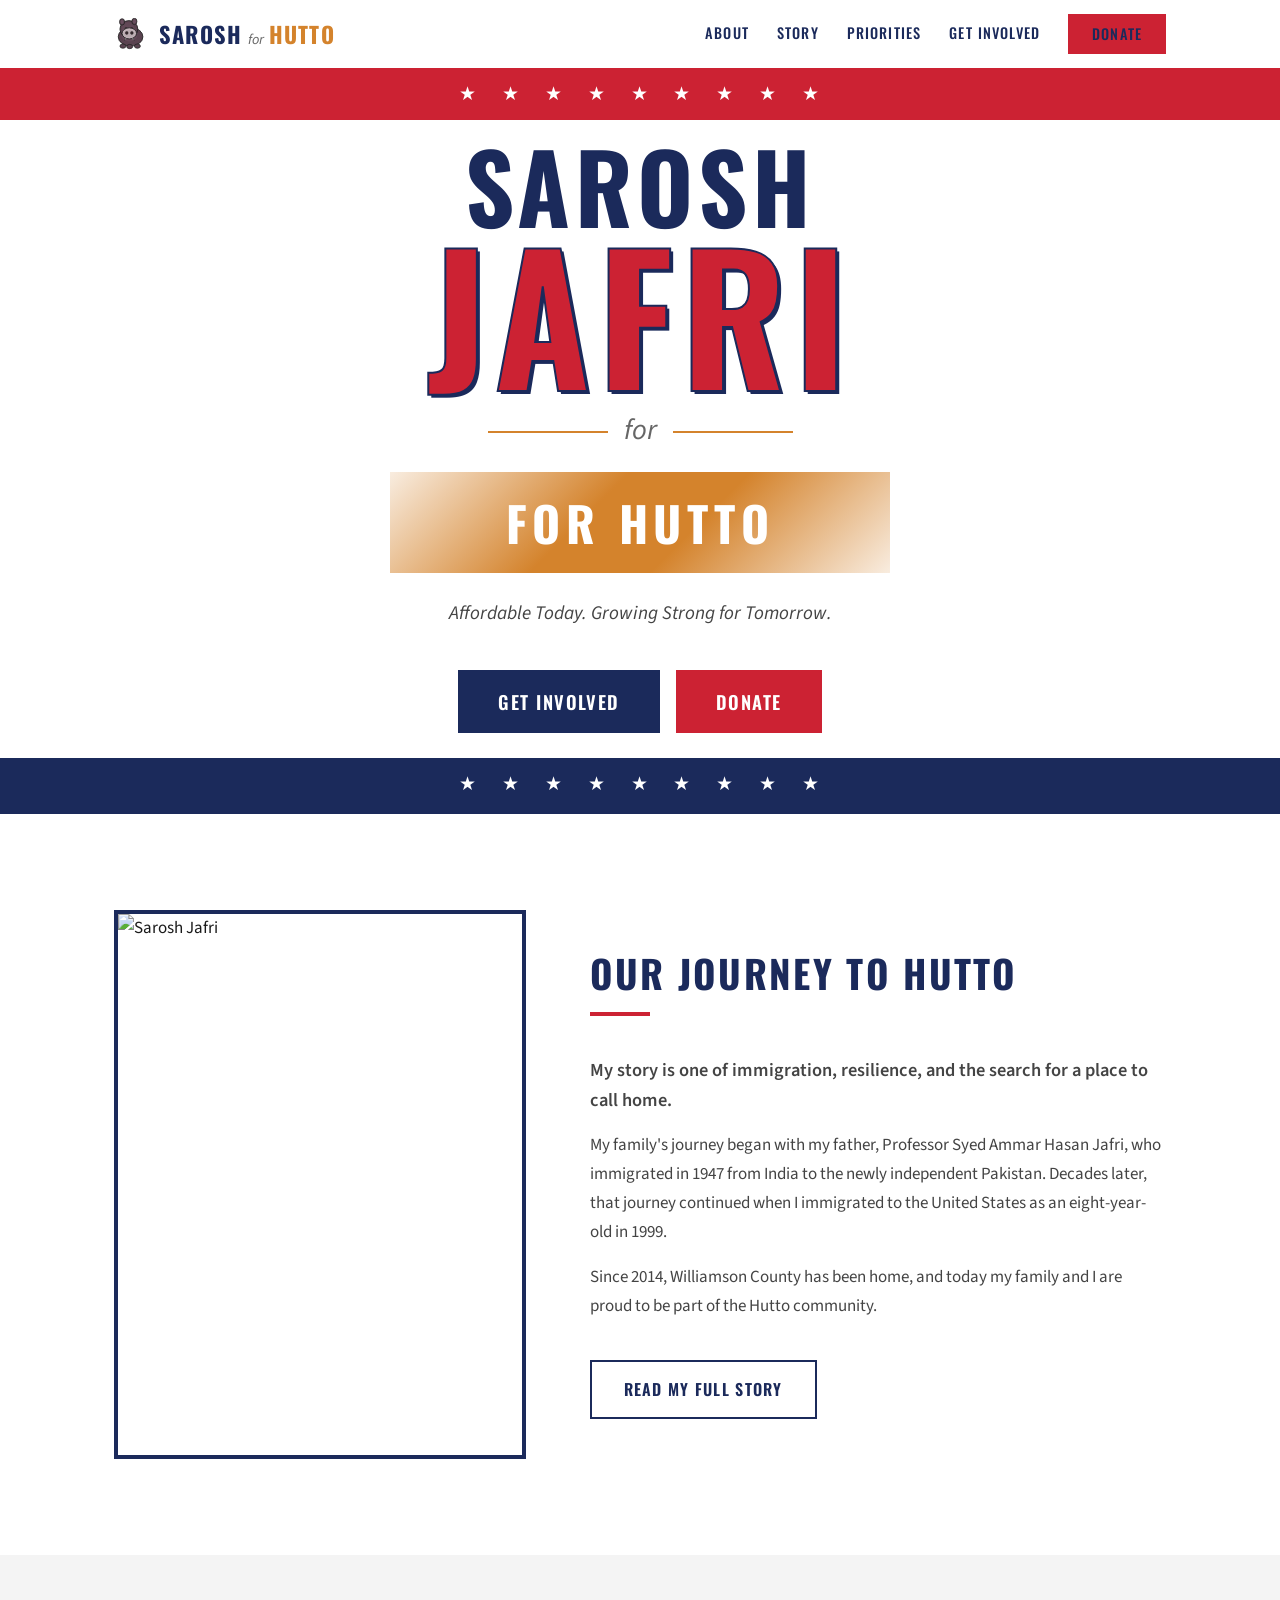
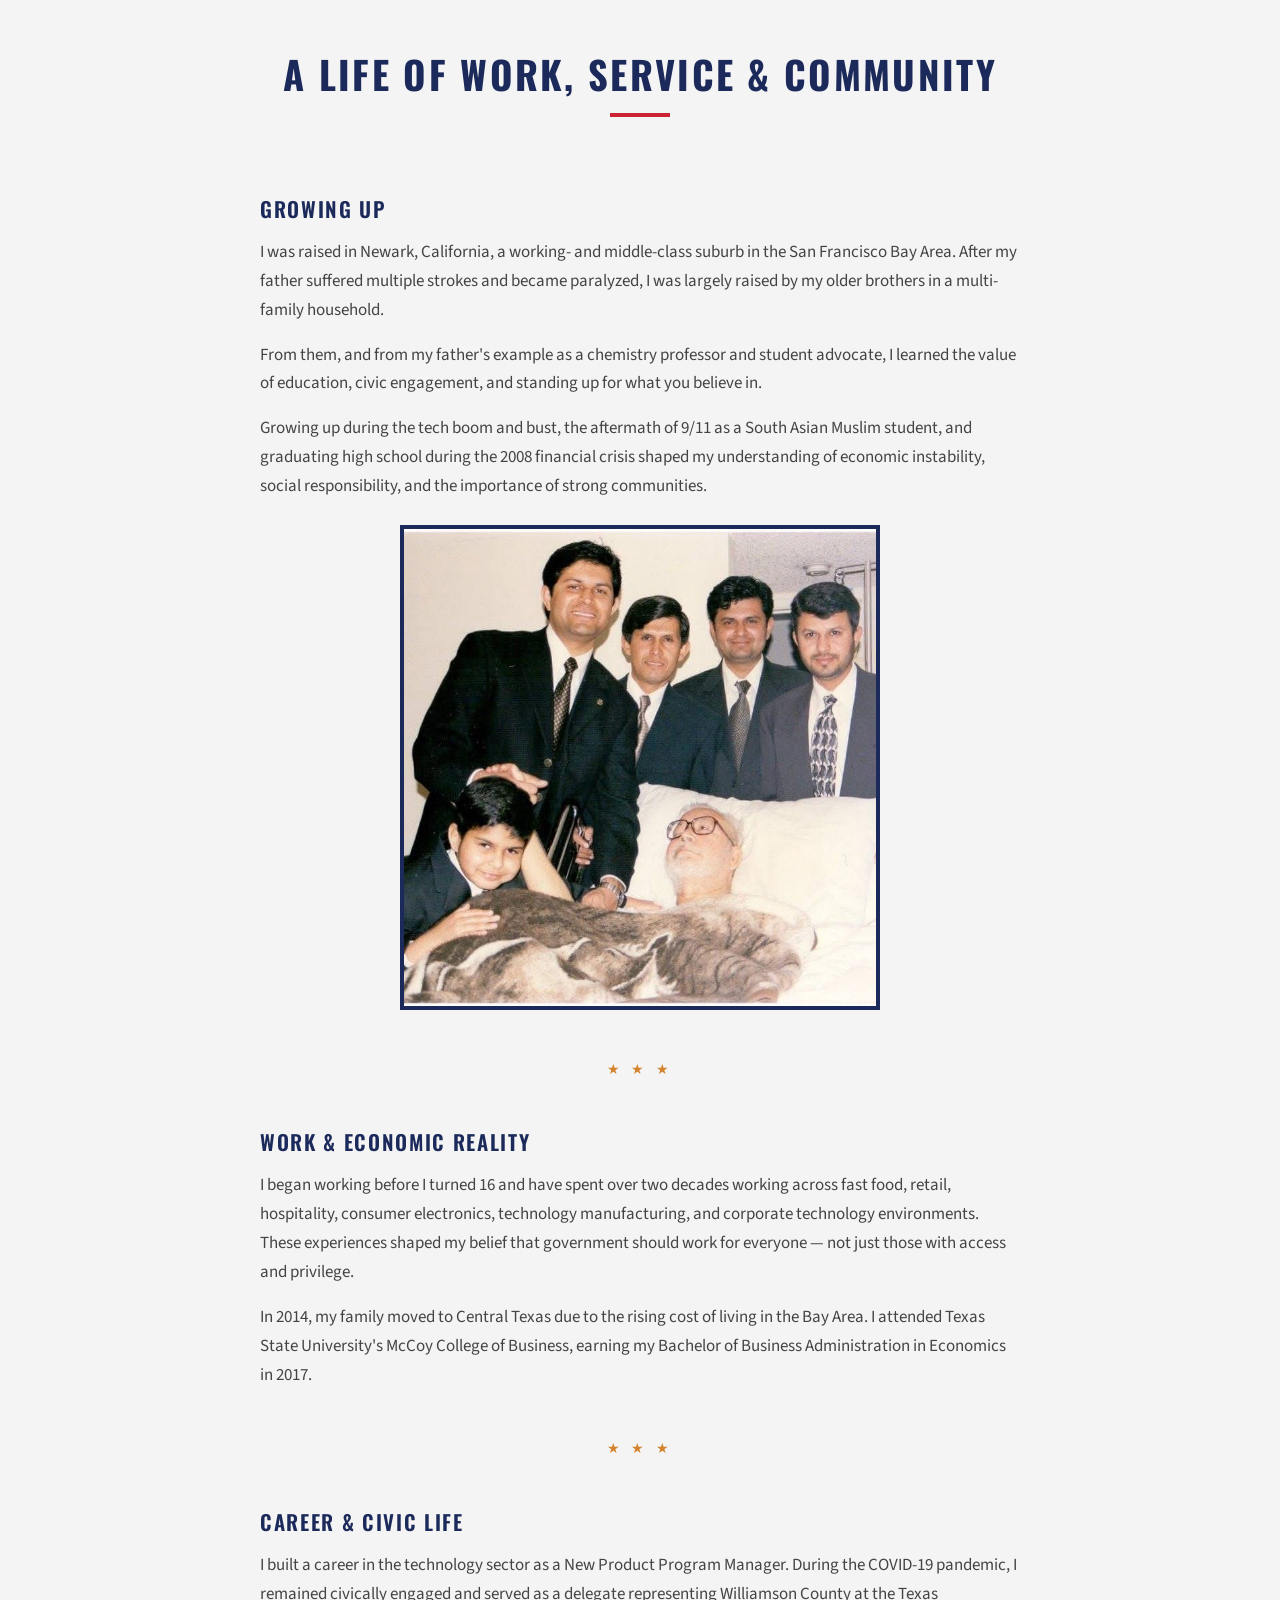
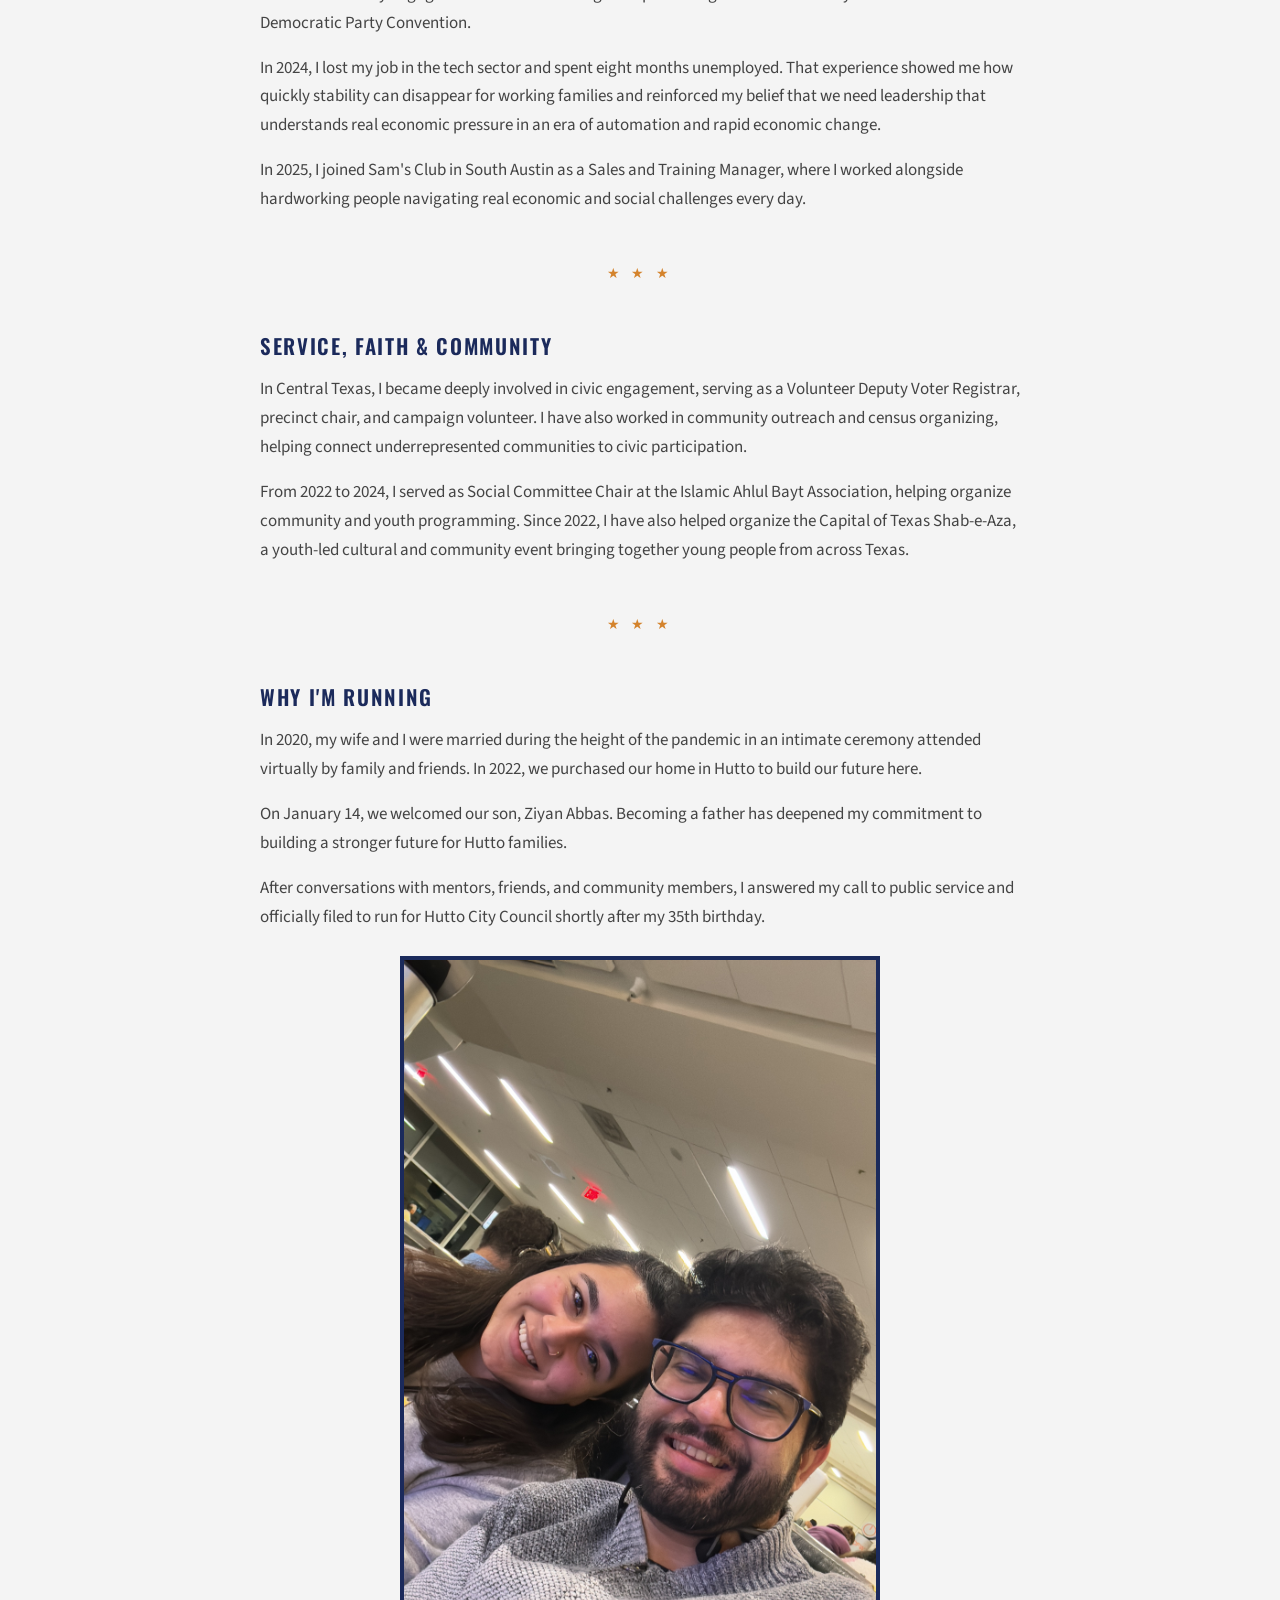
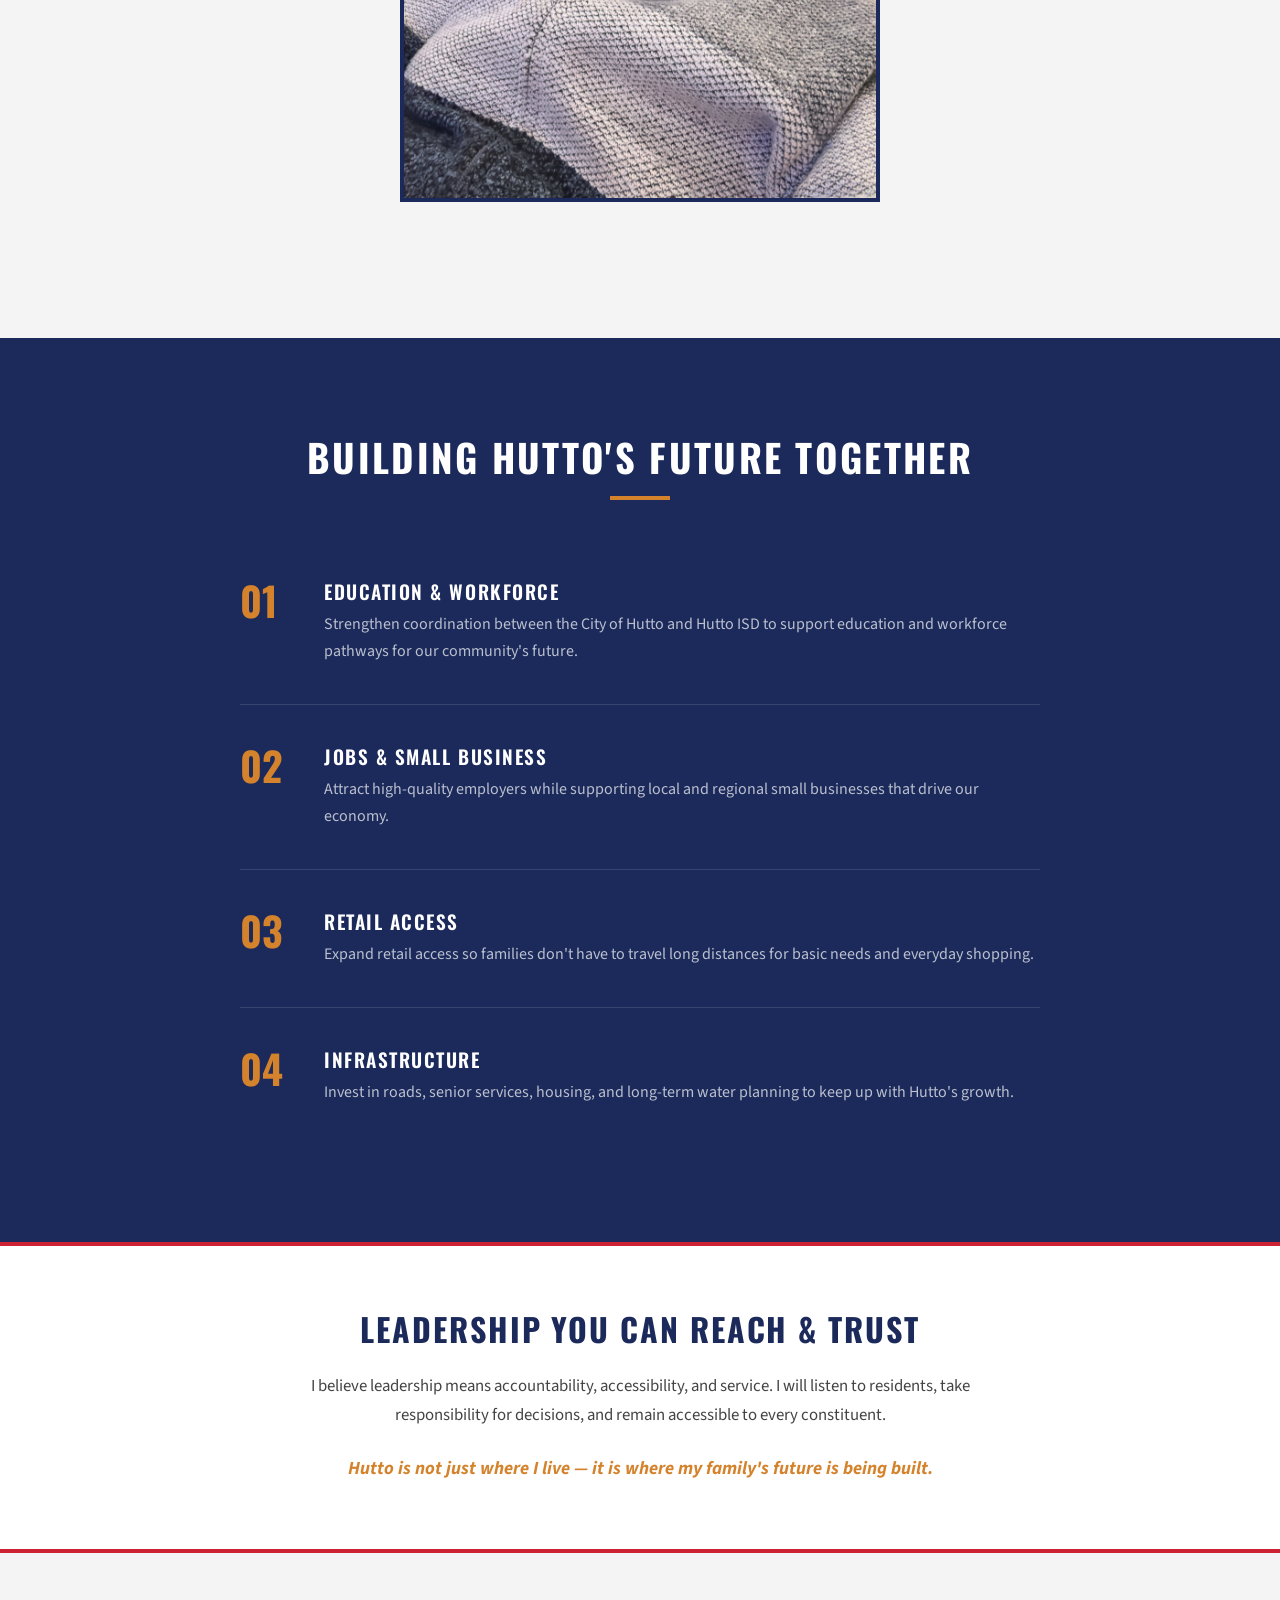
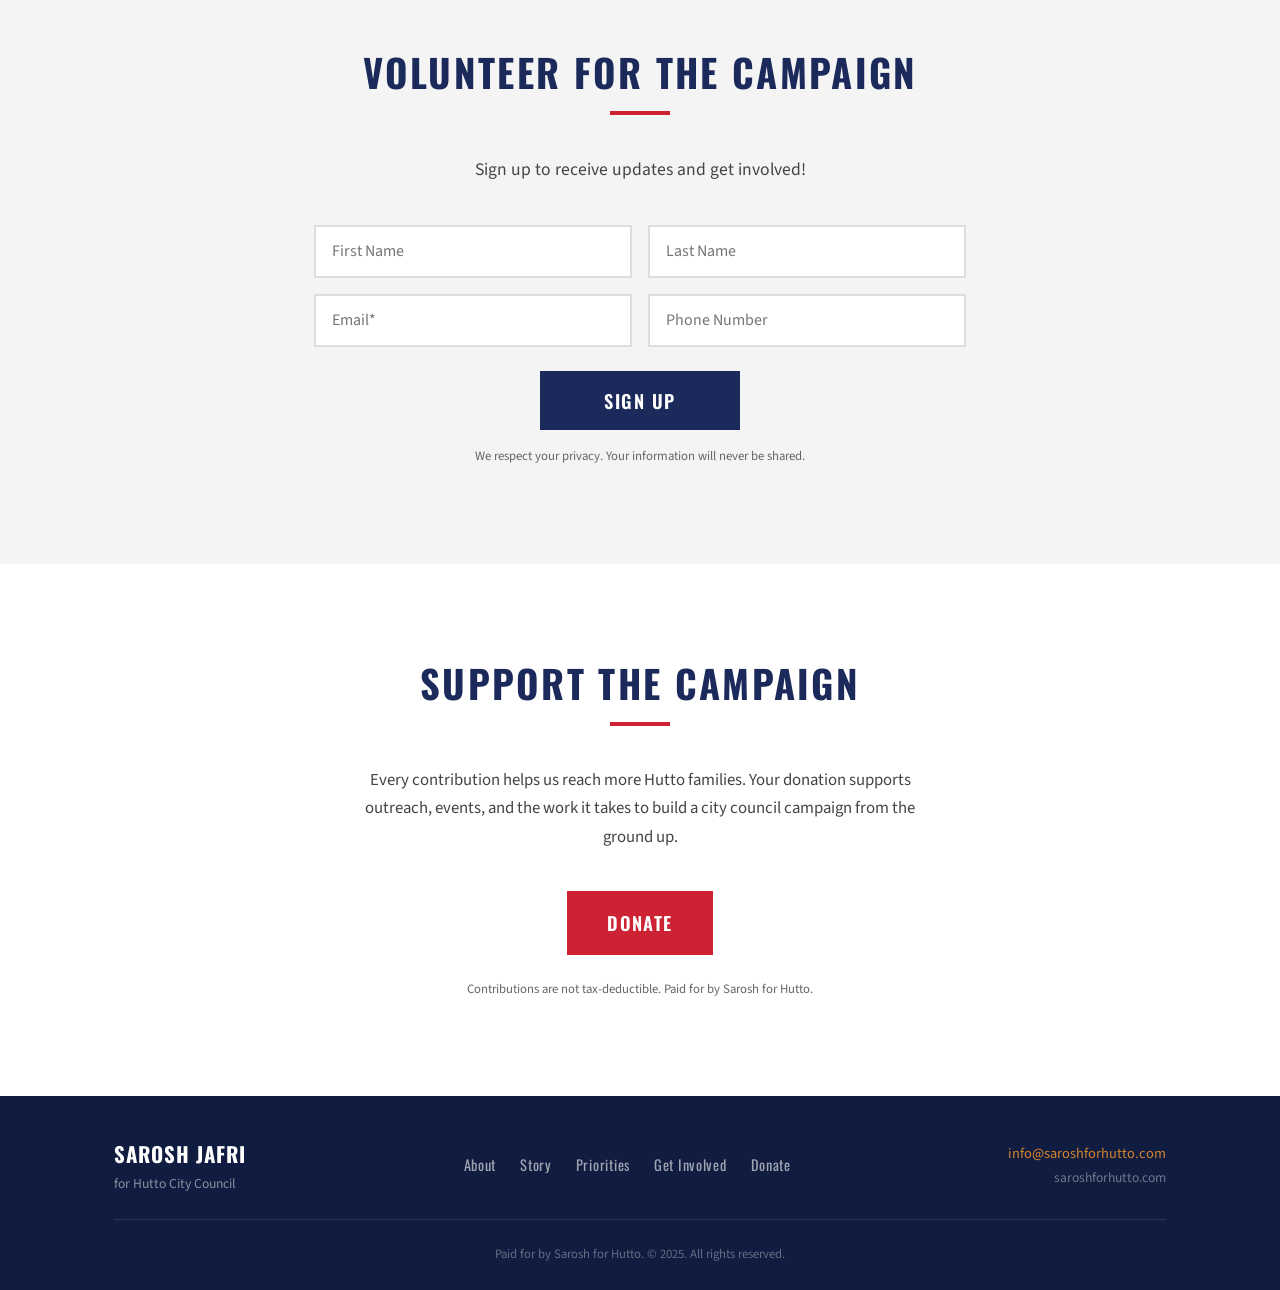
==== index.html @ 51ab7b48 "Wire up Donate button to Stripe payment link Remove amount selector buttons, link directly to Stripe" ====
<!DOCTYPE html>
<html lang="en">
<head>
  <meta charset="UTF-8">
  <meta name="viewport" content="width=device-width, initial-scale=1.0">
  <title>Sarosh Jafri for Hutto City Council</title>
  <meta name="description" content="Sarosh Jafri is running for Hutto City Council. Affordable Today. Growing Strong for Tomorrow.">
  <meta property="og:title" content="Sarosh Jafri for Hutto City Council">
  <meta property="og:description" content="Affordable Today. Growing Strong for Tomorrow.">
  <meta property="og:type" content="website">
  <meta property="og:url" content="https://saroshforhutto.com">
  <link rel="preconnect" href="https://fonts.googleapis.com">
  <link rel="preconnect" href="https://fonts.gstatic.com" crossorigin>
  <link href="https://fonts.googleapis.com/css2?family=Oswald:wght@400;500;600;700&family=Source+Sans+3:wght@400;600;700&display=swap" rel="stylesheet">
  <link rel="stylesheet" href="styles.css">
</head>
<body>
  <!-- Navigation -->
  <nav class="navbar" id="navbar">
    <div class="container nav-container">
      <a href="#" class="nav-logo">
        <svg class="hippo-icon hippo-nav" viewBox="0 0 160 150" fill="none" xmlns="http://www.w3.org/2000/svg">
          <!-- Body -->
          <ellipse cx="78" cy="88" rx="58" ry="44" fill="#5a4350" stroke="#222" stroke-width="4"/>
          <!-- Body highlight -->
          <ellipse cx="72" cy="82" rx="38" ry="28" fill="#6b5060" opacity="0.5"/>
          <!-- Head -->
          <ellipse cx="70" cy="52" rx="42" ry="40" fill="#5a4350" stroke="#222" stroke-width="4"/>
          <!-- Head highlight -->
          <ellipse cx="66" cy="48" rx="30" ry="28" fill="#6b5060" opacity="0.4"/>
          <!-- Ears -->
          <ellipse cx="38" cy="18" rx="12" ry="15" fill="#5a4350" stroke="#222" stroke-width="3.5"/>
          <ellipse cx="38" cy="18" rx="7" ry="10" fill="#6b5060"/>
          <ellipse cx="96" cy="16" rx="12" ry="15" fill="#5a4350" stroke="#222" stroke-width="3.5"/>
          <ellipse cx="96" cy="16" rx="7" ry="10" fill="#6b5060"/>
          <!-- Snout -->
          <ellipse cx="72" cy="72" rx="34" ry="26" fill="#c4b4ba" stroke="#222" stroke-width="4"/>
          <!-- Snout shading -->
          <ellipse cx="72" cy="74" rx="26" ry="18" fill="#b0a0a6" opacity="0.4"/>
          <!-- Eyes (squinting/happy) -->
          <path d="M52 46 Q56 42 60 46" stroke="#222" stroke-width="3.5" fill="none" stroke-linecap="round"/>
          <path d="M80 46 Q84 42 88 46" stroke="#222" stroke-width="3.5" fill="none" stroke-linecap="round"/>
          <!-- Nostrils -->
          <ellipse cx="60" cy="70" rx="6.5" ry="7" fill="#3a2a30" stroke="#222" stroke-width="2"/>
          <ellipse cx="84" cy="70" rx="6.5" ry="7" fill="#3a2a30" stroke="#222" stroke-width="2"/>
          <!-- Tusks -->
          <path d="M54 94 L50 106 L58 98" fill="white" stroke="#222" stroke-width="2.5" stroke-linejoin="round"/>
          <path d="M90 94 L94 106 L86 98" fill="white" stroke="#222" stroke-width="2.5" stroke-linejoin="round"/>
          <!-- Legs -->
          <ellipse cx="42" cy="132" rx="14" ry="10" fill="#5a4350" stroke="#222" stroke-width="3.5"/>
          <ellipse cx="74" cy="134" rx="14" ry="10" fill="#5a4350" stroke="#222" stroke-width="3.5"/>
          <ellipse cx="110" cy="132" rx="14" ry="10" fill="#5a4350" stroke="#222" stroke-width="3.5"/>
        </svg>
        <span class="logo-name">SAROSH</span>
        <span class="logo-sep">for</span>
        <span class="logo-office">HUTTO</span>
      </a>
      <button class="nav-toggle" id="nav-toggle" aria-label="Toggle navigation">
        <span></span>
        <span></span>
        <span></span>
      </button>
      <ul class="nav-links" id="nav-links">
        <li><a href="#about">ABOUT</a></li>
        <li><a href="#story">STORY</a></li>
        <li><a href="#priorities">PRIORITIES</a></li>
        <li><a href="#involved">GET INVOLVED</a></li>
        <li><a href="#donate" class="btn btn-nav">DONATE</a></li>
      </ul>
    </div>
  </nav>

  <!-- Hero Section -->
  <header class="hero" id="hero">
    <div class="hero-stars hero-stars-top">
      <span>&#9733;</span><span>&#9733;</span><span>&#9733;</span><span>&#9733;</span><span>&#9733;</span><span>&#9733;</span><span>&#9733;</span><span>&#9733;</span><span>&#9733;</span>
    </div>
    <div class="container hero-content">
      <h1 class="hero-name">
        <span class="hero-first">SAROSH</span>
        <span class="hero-last">JAFRI</span>
      </h1>
      <div class="hero-divider">
        <span class="hero-for">for</span>
      </div>
      <div class="hero-office-band">
        <p class="hero-office">FOR HUTTO</p>
      </div>
      <p class="hero-tagline">Affordable Today. Growing Strong for Tomorrow.</p>
      <div class="hero-cta">
        <a href="#involved" class="btn btn-primary btn-lg">GET INVOLVED</a>
        <a href="#donate" class="btn btn-secondary btn-lg">DONATE</a>
      </div>
    </div>
    <div class="hero-stars hero-stars-bottom">
      <span>&#9733;</span><span>&#9733;</span><span>&#9733;</span><span>&#9733;</span><span>&#9733;</span><span>&#9733;</span><span>&#9733;</span><span>&#9733;</span><span>&#9733;</span>
    </div>
  </header>

  <!-- About Section -->
  <section class="section about" id="about">
    <div class="container about-container">
      <div class="about-image">
        <img src="sarosh.png" alt="Sarosh Jafri" class="about-photo">
      </div>
      <div class="about-content">
        <h2 class="section-title">OUR JOURNEY TO HUTTO</h2>
        <div class="title-underline"></div>
        <p class="about-lead">My story is one of immigration, resilience, and the search for a place to call home.</p>
        <p>My family's journey began with my father, Professor Syed Ammar Hasan Jafri, who immigrated in 1947 from India to the newly independent Pakistan. Decades later, that journey continued when I immigrated to the United States as an eight-year-old in 1999.</p>
        <p>Since 2014, Williamson County has been home, and today my family and I are proud to be part of the Hutto community.</p>
        <a href="#story" class="btn btn-outline">READ MY FULL STORY</a>
      </div>
    </div>
  </section>

  <!-- Story Section -->
  <section class="section story" id="story">
    <div class="container">
      <h2 class="section-title center">A LIFE OF WORK, SERVICE &amp; COMMUNITY</h2>
      <div class="title-underline center-line"></div>

      <div class="story-chapters">
        <div class="chapter">
          <h3>GROWING UP</h3>
          <p>I was raised in Newark, California, a working- and middle-class suburb in the San Francisco Bay Area. After my father suffered multiple strokes and became paralyzed, I was largely raised by my older brothers in a multi-family household.</p>
          <p>From them, and from my father's example as a chemistry professor and student advocate, I learned the value of education, civic engagement, and standing up for what you believe in.</p>
          <p>Growing up during the tech boom and bust, the aftermath of 9/11 as a South Asian Muslim student, and graduating high school during the 2008 financial crisis shaped my understanding of economic instability, social responsibility, and the importance of strong communities.</p>
          <img src="family.jpeg" alt="Young Sarosh with his father and brothers" class="chapter-photo">
        </div>

        <div class="chapter-divider">
          <span>&#9733; &#9733; &#9733;</span>
        </div>

        <div class="chapter">
          <h3>WORK &amp; ECONOMIC REALITY</h3>
          <p>I began working before I turned 16 and have spent over two decades working across fast food, retail, hospitality, consumer electronics, technology manufacturing, and corporate technology environments. These experiences shaped my belief that government should work for everyone &mdash; not just those with access and privilege.</p>
          <p>In 2014, my family moved to Central Texas due to the rising cost of living in the Bay Area. I attended Texas State University's McCoy College of Business, earning my Bachelor of Business Administration in Economics in 2017.</p>
        </div>

        <div class="chapter-divider">
          <span>&#9733; &#9733; &#9733;</span>
        </div>

        <div class="chapter">
          <h3>CAREER &amp; CIVIC LIFE</h3>
          <p>I built a career in the technology sector as a New Product Program Manager. During the COVID-19 pandemic, I remained civically engaged and served as a delegate representing Williamson County at the Texas Democratic Party Convention.</p>
          <p>In 2024, I lost my job in the tech sector and spent eight months unemployed. That experience showed me how quickly stability can disappear for working families and reinforced my belief that we need leadership that understands real economic pressure in an era of automation and rapid economic change.</p>
          <p>In 2025, I joined Sam's Club in South Austin as a Sales and Training Manager, where I worked alongside hardworking people navigating real economic and social challenges every day.</p>
        </div>

        <div class="chapter-divider">
          <span>&#9733; &#9733; &#9733;</span>
        </div>

        <div class="chapter">
          <h3>SERVICE, FAITH &amp; COMMUNITY</h3>
          <p>In Central Texas, I became deeply involved in civic engagement, serving as a Volunteer Deputy Voter Registrar, precinct chair, and campaign volunteer. I have also worked in community outreach and census organizing, helping connect underrepresented communities to civic participation.</p>
          <p>From 2022 to 2024, I served as Social Committee Chair at the Islamic Ahlul Bayt Association, helping organize community and youth programming. Since 2022, I have also helped organize the Capital of Texas Shab-e-Aza, a youth-led cultural and community event bringing together young people from across Texas.</p>
        </div>

        <div class="chapter-divider">
          <span>&#9733; &#9733; &#9733;</span>
        </div>

        <div class="chapter">
          <h3>WHY I'M RUNNING</h3>
          <p>In 2020, my wife and I were married during the height of the pandemic in an intimate ceremony attended virtually by family and friends. In 2022, we purchased our home in Hutto to build our future here.</p>
          <p>On January 14, we welcomed our son, Ziyan Abbas. Becoming a father has deepened my commitment to building a stronger future for Hutto families.</p>
          <p>After conversations with mentors, friends, and community members, I answered my call to public service and officially filed to run for Hutto City Council shortly after my 35th birthday.</p>
          <img src="couple.jpeg" alt="Sarosh and his wife" class="chapter-photo">
        </div>
      </div>
    </div>
  </section>

  <!-- Priorities Section -->
  <section class="section priorities" id="priorities">
    <div class="container">
      <h2 class="section-title center">BUILDING HUTTO'S FUTURE TOGETHER</h2>
      <div class="title-underline center-line"></div>

      <div class="priorities-list">
        <div class="priority-item">
          <div class="priority-number">01</div>
          <div class="priority-content">
            <h3>EDUCATION &amp; WORKFORCE</h3>
            <p>Strengthen coordination between the City of Hutto and Hutto ISD to support education and workforce pathways for our community's future.</p>
          </div>
        </div>

        <div class="priority-item">
          <div class="priority-number">02</div>
          <div class="priority-content">
            <h3>JOBS &amp; SMALL BUSINESS</h3>
            <p>Attract high-quality employers while supporting local and regional small businesses that drive our economy.</p>
          </div>
        </div>

        <div class="priority-item">
          <div class="priority-number">03</div>
          <div class="priority-content">
            <h3>RETAIL ACCESS</h3>
            <p>Expand retail access so families don't have to travel long distances for basic needs and everyday shopping.</p>
          </div>
        </div>

        <div class="priority-item">
          <div class="priority-number">04</div>
          <div class="priority-content">
            <h3>INFRASTRUCTURE</h3>
            <p>Invest in roads, senior services, housing, and long-term water planning to keep up with Hutto's growth.</p>
          </div>
        </div>
      </div>
    </div>
  </section>

  <!-- Values Banner -->
  <section class="values-banner">
    <div class="container">
      <h2>LEADERSHIP YOU CAN REACH &amp; TRUST</h2>
      <p>I believe leadership means accountability, accessibility, and service. I will listen to residents, take responsibility for decisions, and remain accessible to every constituent.</p>
      <p class="values-closing">Hutto is not just where I live &mdash; it is where my family's future is being built.</p>
    </div>
  </section>

  <!-- Get Involved Section -->
  <section class="section involved" id="involved">
    <div class="container involved-container">
      <h2 class="section-title center">VOLUNTEER FOR THE CAMPAIGN</h2>
      <div class="title-underline center-line"></div>
      <p class="involved-subtitle">Sign up to receive updates and get involved!</p>

      <form class="signup-form" id="signup-form">
        <div class="form-row">
          <input type="text" name="first_name" required placeholder="First Name">
          <input type="text" name="last_name" required placeholder="Last Name">
        </div>
        <div class="form-row">
          <input type="email" name="email" required placeholder="Email*">
          <input type="tel" name="phone" placeholder="Phone Number" pattern="[0-9\-\(\)\+\s]{7,15}">
        </div>
        <button type="submit" class="btn btn-primary btn-lg">SIGN UP</button>
      </form>
      <div class="form-success" id="form-success" hidden>
        <h3>THANK YOU!</h3>
        <p>You're now part of the Sarosh for Hutto community. We'll be in touch soon.</p>
      </div>
      <p class="form-disclaimer">We respect your privacy. Your information will never be shared.</p>
    </div>
  </section>

  <!-- Donate Section -->
  <section class="section donate" id="donate">
    <div class="container donate-container">
      <h2 class="section-title center">SUPPORT THE CAMPAIGN</h2>
      <div class="title-underline center-line"></div>
      <p class="donate-text">Every contribution helps us reach more Hutto families. Your donation supports outreach, events, and the work it takes to build a city council campaign from the ground up.</p>

      <a href="https://buy.stripe.com/test_bJe7sN5M69lV9zf90a2cg00" target="_blank" rel="noopener" class="btn btn-secondary btn-lg donate-btn">DONATE</a>

      <p class="donate-disclaimer">Contributions are not tax-deductible. Paid for by Sarosh for Hutto.</p>
    </div>
  </section>

  <!-- Footer -->
  <footer class="footer">
    <div class="container">
      <div class="footer-content">
        <div class="footer-brand">
          <span class="footer-name">SAROSH JAFRI</span>
          <span class="footer-for">for Hutto City Council</span>
        </div>
        <div class="footer-links">
          <a href="#about">About</a>
          <a href="#story">Story</a>
          <a href="#priorities">Priorities</a>
          <a href="#involved">Get Involved</a>
          <a href="#donate">Donate</a>
        </div>
        <div class="footer-contact">
          <a href="mailto:info@saroshforhutto.com">info@saroshforhutto.com</a>
          <span>saroshforhutto.com</span>
        </div>
      </div>
      <div class="footer-bottom">
        <p>Paid for by Sarosh for Hutto. &copy; 2025. All rights reserved.</p>
      </div>
    </div>
  </footer>

  <script src="main.js"></script>
</body>
</html>
---- styles.css ----
/* ============================================
   SAROSH JAFRI FOR HUTTO — Campaign Website
   Colors from campaign sign: Navy, Red, Orange
   ============================================ */

/* --- Design Tokens --- */
:root {
  --color-navy: #1b2a5b;
  --color-navy-dark: #111d40;
  --color-red: #cc2233;
  --color-red-dark: #a81c2a;
  --color-orange: #d4832c;
  --color-orange-light: #e89e4c;
  --color-blue: #2b4a8e;
  --color-white: #ffffff;
  --color-off-white: #fafafa;
  --color-light-gray: #f4f4f4;
  --color-text: #1a1a1a;
  --color-text-mid: #444444;
  --color-text-light: #666666;
  --color-border: #ddd;

  --font-heading: 'Oswald', 'Impact', sans-serif;
  --font-body: 'Source Sans 3', 'Segoe UI', sans-serif;

  --space-xs: 0.5rem;
  --space-sm: 1rem;
  --space-md: 1.5rem;
  --space-lg: 2.5rem;
  --space-xl: 4rem;
  --space-2xl: 6rem;

  --transition: 0.3s ease;
}

/* --- Reset & Base --- */
*, *::before, *::after {
  box-sizing: border-box;
  margin: 0;
  padding: 0;
}

html {
  scroll-behavior: smooth;
  scroll-padding-top: 72px;
}

body {
  font-family: var(--font-body);
  color: var(--color-text);
  line-height: 1.7;
  font-size: 17px;
  background: var(--color-white);
  -webkit-font-smoothing: antialiased;
}

img {
  max-width: 100%;
  display: block;
}

a {
  color: var(--color-orange);
  text-decoration: none;
  transition: color var(--transition);
}

a:hover {
  color: var(--color-orange-light);
}

h1, h2, h3, h4 {
  font-family: var(--font-heading);
  line-height: 1.2;
  color: var(--color-navy);
  letter-spacing: 0.02em;
}

.container {
  width: 100%;
  max-width: 1100px;
  margin: 0 auto;
  padding: 0 1.5rem;
}

.center {
  text-align: center;
}

/* --- Title Underline Motif --- */
.title-underline {
  width: 60px;
  height: 4px;
  background: var(--color-red);
  margin-bottom: var(--space-lg);
}

.title-underline.center-line {
  margin-left: auto;
  margin-right: auto;
}

/* --- Buttons --- */
.btn {
  display: inline-block;
  font-family: var(--font-heading);
  font-weight: 600;
  font-size: 1rem;
  padding: 0.85rem 2rem;
  border: none;
  cursor: pointer;
  transition: all var(--transition);
  text-align: center;
  letter-spacing: 0.08em;
  text-transform: uppercase;
}

.btn-primary {
  background: var(--color-navy);
  color: var(--color-white);
}
.btn-primary:hover {
  background: var(--color-blue);
  color: var(--color-white);
}

.btn-secondary {
  background: var(--color-red);
  color: var(--color-white);
}
.btn-secondary:hover {
  background: var(--color-red-dark);
  color: var(--color-white);
}

.btn-outline {
  background: transparent;
  color: var(--color-navy);
  border: 2px solid var(--color-navy);
}
.btn-outline:hover {
  background: var(--color-navy);
  color: var(--color-white);
}

.btn-lg {
  padding: 1rem 2.5rem;
  font-size: 1.15rem;
}

.btn-nav {
  padding: 0.5rem 1.5rem;
  font-size: 0.85rem;
  background: var(--color-red);
  color: var(--color-white);
}
.btn-nav:hover {
  background: var(--color-red-dark);
  color: var(--color-white);
}

/* --- Navigation --- */
.navbar {
  position: fixed;
  top: 0;
  left: 0;
  right: 0;
  z-index: 1000;
  background: var(--color-white);
  border-bottom: 3px solid var(--color-red);
  transition: all var(--transition);
}

.nav-container {
  display: flex;
  align-items: center;
  justify-content: space-between;
  height: 68px;
}

.nav-logo {
  display: flex;
  align-items: baseline;
  gap: 0.35rem;
  text-decoration: none;
}

/* --- Hippo Icon --- */
.hippo-icon {
  display: inline-block;
  vertical-align: middle;
}

.hippo-nav {
  width: 34px;
  height: 32px;
  margin-right: 0.35rem;
  flex-shrink: 0;
  align-self: center;
}

.logo-name {
  font-family: var(--font-heading);
  font-weight: 700;
  font-size: 1.4rem;
  color: var(--color-navy);
  letter-spacing: 0.05em;
}

.logo-sep {
  font-family: var(--font-body);
  font-weight: 400;
  font-size: 0.9rem;
  font-style: italic;
  color: var(--color-text-light);
}

.logo-office {
  font-family: var(--font-heading);
  font-weight: 700;
  font-size: 1.4rem;
  color: var(--color-orange);
  letter-spacing: 0.05em;
}

.nav-links {
  display: flex;
  align-items: center;
  gap: 1.75rem;
  list-style: none;
}

.nav-links a {
  color: var(--color-navy);
  font-family: var(--font-heading);
  font-weight: 500;
  font-size: 0.9rem;
  letter-spacing: 0.08em;
  transition: color var(--transition);
}

.nav-links a:hover {
  color: var(--color-orange);
}

.nav-toggle {
  display: none;
  flex-direction: column;
  gap: 5px;
  background: none;
  border: none;
  cursor: pointer;
  padding: 0.5rem;
}

.nav-toggle span {
  display: block;
  width: 24px;
  height: 2.5px;
  background: var(--color-navy);
  border-radius: 2px;
  transition: all var(--transition);
}

/* --- Hero --- */
.hero {
  position: relative;
  min-height: 90vh;
  display: flex;
  flex-direction: column;
  align-items: center;
  justify-content: center;
  background: var(--color-white);
  padding: 100px 1.5rem 40px;
  text-align: center;
  overflow: hidden;
}

.hero-stars {
  display: flex;
  justify-content: center;
  gap: 1.5rem;
  font-size: 1.2rem;
  color: var(--color-white);
  background: var(--color-red);
  padding: 0.6rem 0;
  width: 100%;
  letter-spacing: 0.1em;
}

.hero-stars-top {
  position: absolute;
  top: 68px;
  left: 0;
  right: 0;
}

.hero-stars-bottom {
  position: absolute;
  bottom: 0;
  left: 0;
  right: 0;
  background: var(--color-navy);
}

.hero-content {
  position: relative;
  z-index: 1;
}

.hero-name {
  margin-bottom: var(--space-sm);
}

.hero-first {
  display: block;
  font-family: var(--font-heading);
  font-size: clamp(3rem, 8vw, 6rem);
  font-weight: 700;
  color: var(--color-navy);
  letter-spacing: 0.05em;
  line-height: 1;
}

.hero-last {
  display: block;
  font-family: var(--font-heading);
  font-size: clamp(5rem, 14vw, 11rem);
  font-weight: 700;
  color: var(--color-red);
  letter-spacing: 0.04em;
  line-height: 0.9;
  -webkit-text-stroke: 2px var(--color-navy);
  text-shadow: 3px 3px 0 var(--color-navy);
}

.hero-divider {
  margin: var(--space-sm) auto;
  display: flex;
  align-items: center;
  justify-content: center;
  gap: 1rem;
}

.hero-divider::before,
.hero-divider::after {
  content: '';
  width: 120px;
  height: 2px;
  background: var(--color-orange);
}

.hero-for {
  font-family: var(--font-body);
  font-style: italic;
  font-size: 1.8rem;
  color: var(--color-text-light);
}

.hero-office-band {
  background: linear-gradient(135deg, rgba(212,131,44,0.15) 0%, var(--color-orange) 40%, var(--color-orange) 60%, rgba(212,131,44,0.15) 100%);
  padding: 0.6rem 2rem;
  margin: 0 auto var(--space-md);
  max-width: 500px;
}

.hero-office {
  font-family: var(--font-heading);
  font-size: clamp(1.8rem, 5vw, 3rem);
  font-weight: 700;
  color: var(--color-white);
  letter-spacing: 0.12em;
  margin: 0;
}

.hero-tagline {
  font-family: var(--font-body);
  font-size: 1.2rem;
  font-style: italic;
  color: var(--color-text-mid);
  margin-bottom: var(--space-lg);
}

.hero-cta {
  display: flex;
  gap: 1rem;
  justify-content: center;
  flex-wrap: wrap;
}

/* --- Section Base --- */
.section {
  padding: var(--space-2xl) 0;
}

.section-title {
  font-size: clamp(1.6rem, 4vw, 2.4rem);
  font-weight: 700;
  letter-spacing: 0.06em;
  margin-bottom: var(--space-sm);
}

/* --- About Section --- */
.about {
  background: var(--color-white);
  border-top: 4px solid var(--color-navy);
}

.about-container {
  display: grid;
  grid-template-columns: 1fr 1.4fr;
  gap: var(--space-xl);
  align-items: center;
}

.about-photo {
  width: 100%;
  aspect-ratio: 3/4;
  object-fit: cover;
  object-position: top center;
  border: 4px solid var(--color-navy);
}

.about-lead {
  font-size: 1.15rem;
  font-weight: 600;
  color: var(--color-navy);
  margin-bottom: var(--space-md);
  line-height: 1.6;
}

.about-content p {
  margin-bottom: var(--space-sm);
  color: var(--color-text-mid);
}

.about-content .btn-outline {
  margin-top: var(--space-md);
}

/* --- Story / Chapters --- */
.story {
  background: var(--color-light-gray);
}

.story-chapters {
  max-width: 760px;
  margin: 0 auto;
}

.chapter {
  padding: var(--space-lg) 0;
}

.chapter h3 {
  font-size: 1.3rem;
  font-weight: 600;
  color: var(--color-navy);
  letter-spacing: 0.08em;
  margin-bottom: var(--space-sm);
}

.chapter-photo {
  display: block;
  width: 100%;
  max-width: 480px;
  border: 4px solid var(--color-navy);
  margin: var(--space-md) auto 0;
}

.chapter p {
  margin-bottom: var(--space-sm);
  color: var(--color-text-mid);
}

.chapter p:last-child {
  margin-bottom: 0;
}

.chapter-divider {
  text-align: center;
  padding: var(--space-xs) 0;
  color: var(--color-orange);
  font-size: 0.9rem;
  letter-spacing: 0.3em;
}

/* --- Priorities Section --- */
.priorities {
  background: var(--color-navy);
  color: var(--color-white);
}

.priorities .section-title {
  color: var(--color-white);
}

.priorities .title-underline {
  background: var(--color-orange);
}

.priorities-list {
  max-width: 800px;
  margin: 0 auto;
}

.priority-item {
  display: flex;
  align-items: flex-start;
  gap: var(--space-md);
  padding: var(--space-lg) 0;
  border-bottom: 1px solid rgba(255,255,255,0.12);
}

.priority-item:last-child {
  border-bottom: none;
}

.priority-number {
  font-family: var(--font-heading);
  font-size: 2.5rem;
  font-weight: 700;
  color: var(--color-orange);
  line-height: 1;
  min-width: 60px;
}

.priority-content h3 {
  font-size: 1.2rem;
  font-weight: 600;
  color: var(--color-white);
  letter-spacing: 0.08em;
  margin-bottom: var(--space-xs);
}

.priority-content p {
  color: rgba(255,255,255,0.7);
  line-height: 1.65;
  font-size: 1rem;
}

/* --- Values Banner --- */
.values-banner {
  background: var(--color-white);
  padding: var(--space-xl) 0;
  text-align: center;
  border-top: 4px solid var(--color-red);
  border-bottom: 4px solid var(--color-red);
}

.values-banner h2 {
  font-size: clamp(1.4rem, 3vw, 2rem);
  color: var(--color-navy);
  margin-bottom: var(--space-md);
  letter-spacing: 0.06em;
}

.values-banner p {
  max-width: 700px;
  margin: 0 auto;
  font-size: 1.05rem;
  color: var(--color-text-mid);
  line-height: 1.7;
}

.values-closing {
  margin-top: var(--space-md) !important;
  color: var(--color-orange) !important;
  font-weight: 700;
  font-size: 1.15rem !important;
  font-style: italic;
}

/* --- Get Involved --- */
.involved {
  background: var(--color-light-gray);
}

.involved-container {
  max-width: 700px;
  text-align: center;
}

.involved-subtitle {
  font-size: 1.1rem;
  color: var(--color-text-mid);
  margin-bottom: var(--space-lg);
}

.signup-form {
  display: flex;
  flex-direction: column;
  gap: var(--space-sm);
  align-items: center;
}

.form-row {
  display: flex;
  gap: var(--space-sm);
  width: 100%;
}

.signup-form input {
  flex: 1;
  padding: 0.85rem 1rem;
  border: 2px solid var(--color-border);
  font-family: var(--font-body);
  font-size: 1rem;
  background: var(--color-white);
  transition: border-color var(--transition);
}

.signup-form input:focus {
  outline: none;
  border-color: var(--color-navy);
}

.signup-form .btn {
  margin-top: var(--space-xs);
  min-width: 200px;
}

.form-success {
  text-align: center;
  padding: var(--space-lg) 0;
}

.form-success h3 {
  font-size: 1.5rem;
  color: var(--color-navy);
  margin-bottom: var(--space-xs);
}

.form-success p {
  color: var(--color-text-mid);
}

.form-disclaimer {
  font-size: 0.8rem;
  color: var(--color-text-light);
  margin-top: var(--space-sm);
}

/* --- Donate Section --- */
.donate {
  background: var(--color-white);
}

.donate-container {
  max-width: 640px;
  text-align: center;
}

.donate-text {
  color: var(--color-text-mid);
  font-size: 1.05rem;
  margin-bottom: var(--space-lg);
}

.donate-amounts {
  display: flex;
  gap: 0.75rem;
  justify-content: center;
  flex-wrap: wrap;
  margin-bottom: var(--space-lg);
}

.donate-amount {
  padding: 0.85rem 1.5rem;
  border: 2px solid var(--color-border);
  background: var(--color-white);
  font-family: var(--font-heading);
  font-weight: 600;
  font-size: 1.1rem;
  color: var(--color-navy);
  cursor: pointer;
  transition: all var(--transition);
  min-width: 80px;
  letter-spacing: 0.02em;
}

.donate-amount:hover {
  border-color: var(--color-red);
  color: var(--color-red);
}

.donate-amount.active {
  background: var(--color-red);
  border-color: var(--color-red);
  color: var(--color-white);
}

.donate-btn {
  margin-bottom: var(--space-md);
}

.donate-disclaimer {
  font-size: 0.8rem;
  color: var(--color-text-light);
}

/* --- Footer --- */
.footer {
  background: var(--color-navy-dark);
  color: rgba(255,255,255,0.7);
  padding: var(--space-lg) 0 var(--space-md);
}

.footer-content {
  display: flex;
  align-items: center;
  justify-content: space-between;
  flex-wrap: wrap;
  gap: var(--space-md);
  padding-bottom: var(--space-md);
  border-bottom: 1px solid rgba(255,255,255,0.1);
}

.footer-name {
  font-family: var(--font-heading);
  font-weight: 700;
  font-size: 1.3rem;
  color: var(--color-white);
  letter-spacing: 0.05em;
  display: block;
}

.footer-for {
  font-size: 0.85rem;
  color: rgba(255,255,255,0.5);
  display: block;
}

.footer-links {
  display: flex;
  gap: 1.5rem;
  flex-wrap: wrap;
}

.footer-links a {
  color: rgba(255,255,255,0.6);
  font-size: 0.9rem;
  font-family: var(--font-heading);
  letter-spacing: 0.05em;
}

.footer-links a:hover {
  color: var(--color-orange);
}

.footer-contact {
  text-align: right;
}

.footer-contact a {
  color: var(--color-orange);
  display: block;
  font-size: 0.9rem;
}

.footer-contact span {
  display: block;
  font-size: 0.85rem;
  color: rgba(255,255,255,0.4);
}

.footer-bottom {
  padding-top: var(--space-md);
  text-align: center;
  font-size: 0.8rem;
  color: rgba(255,255,255,0.35);
}

/* ============================================
   RESPONSIVE
   ============================================ */

@media (max-width: 768px) {
  .nav-toggle {
    display: flex;
  }

  .nav-links {
    display: none;
    position: absolute;
    top: 68px;
    left: 0;
    right: 0;
    background: var(--color-white);
    flex-direction: column;
    padding: var(--space-md);
    gap: 0;
    border-top: 2px solid var(--color-red);
    box-shadow: 0 8px 24px rgba(0,0,0,0.1);
  }

  .nav-links.open {
    display: flex;
  }

  .nav-links li {
    padding: 0.75rem 0;
  }

  .nav-links .btn-nav {
    display: inline-block;
    margin-top: var(--space-xs);
    text-align: center;
  }

  .hero {
    min-height: auto;
    padding: 110px 1.5rem 60px;
  }

  .hero-stars {
    gap: 0.8rem;
    font-size: 1rem;
  }

  .hero-divider::before,
  .hero-divider::after {
    width: 60px;
  }

  .about-container {
    grid-template-columns: 1fr;
    gap: var(--space-lg);
  }

  .about-image-placeholder {
    aspect-ratio: 16/9;
    max-height: 280px;
  }

  .priority-item {
    flex-direction: column;
    gap: var(--space-sm);
  }

  .form-row {
    flex-direction: column;
  }

  .footer-content {
    flex-direction: column;
    text-align: center;
  }

  .footer-contact {
    text-align: center;
  }

  .footer-links {
    justify-content: center;
  }
}

@media (max-width: 480px) {
  body {
    font-size: 16px;
  }

  .section {
    padding: var(--space-xl) 0;
  }

  .hero-cta {
    flex-direction: column;
    align-items: center;
  }

  .hero-cta .btn {
    width: 100%;
    max-width: 280px;
  }

  .donate-amounts {
    gap: 0.5rem;
  }

  .donate-amount {
    min-width: 70px;
    padding: 0.7rem 1rem;
    font-size: 1rem;
  }
}

/* --- Scroll Animations --- */
@media (prefers-reduced-motion: no-preference) {
  .priority-item,
  .chapter {
    opacity: 0;
    transform: translateY(20px);
    transition: opacity 0.6s ease, transform 0.6s ease;
  }

  .priority-item.visible,
  .chapter.visible {
    opacity: 1;
    transform: translateY(0);
  }
}
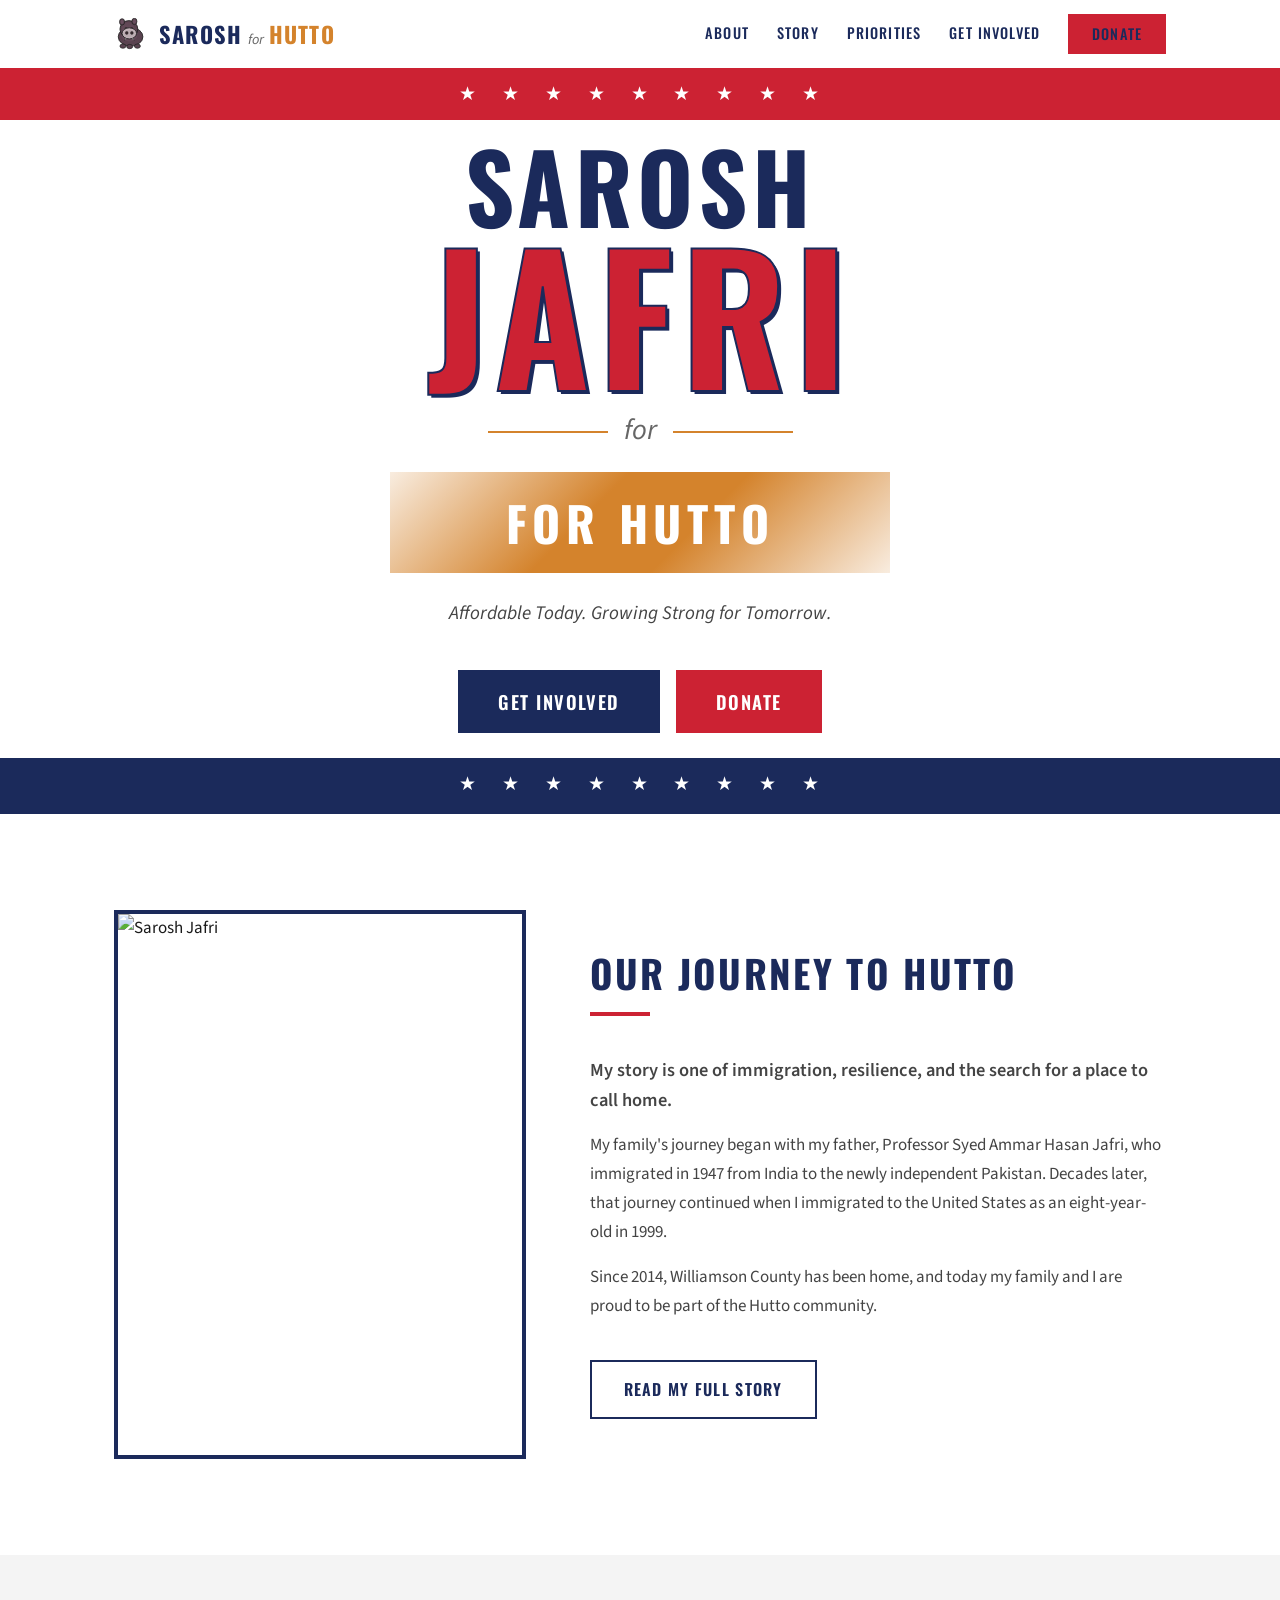
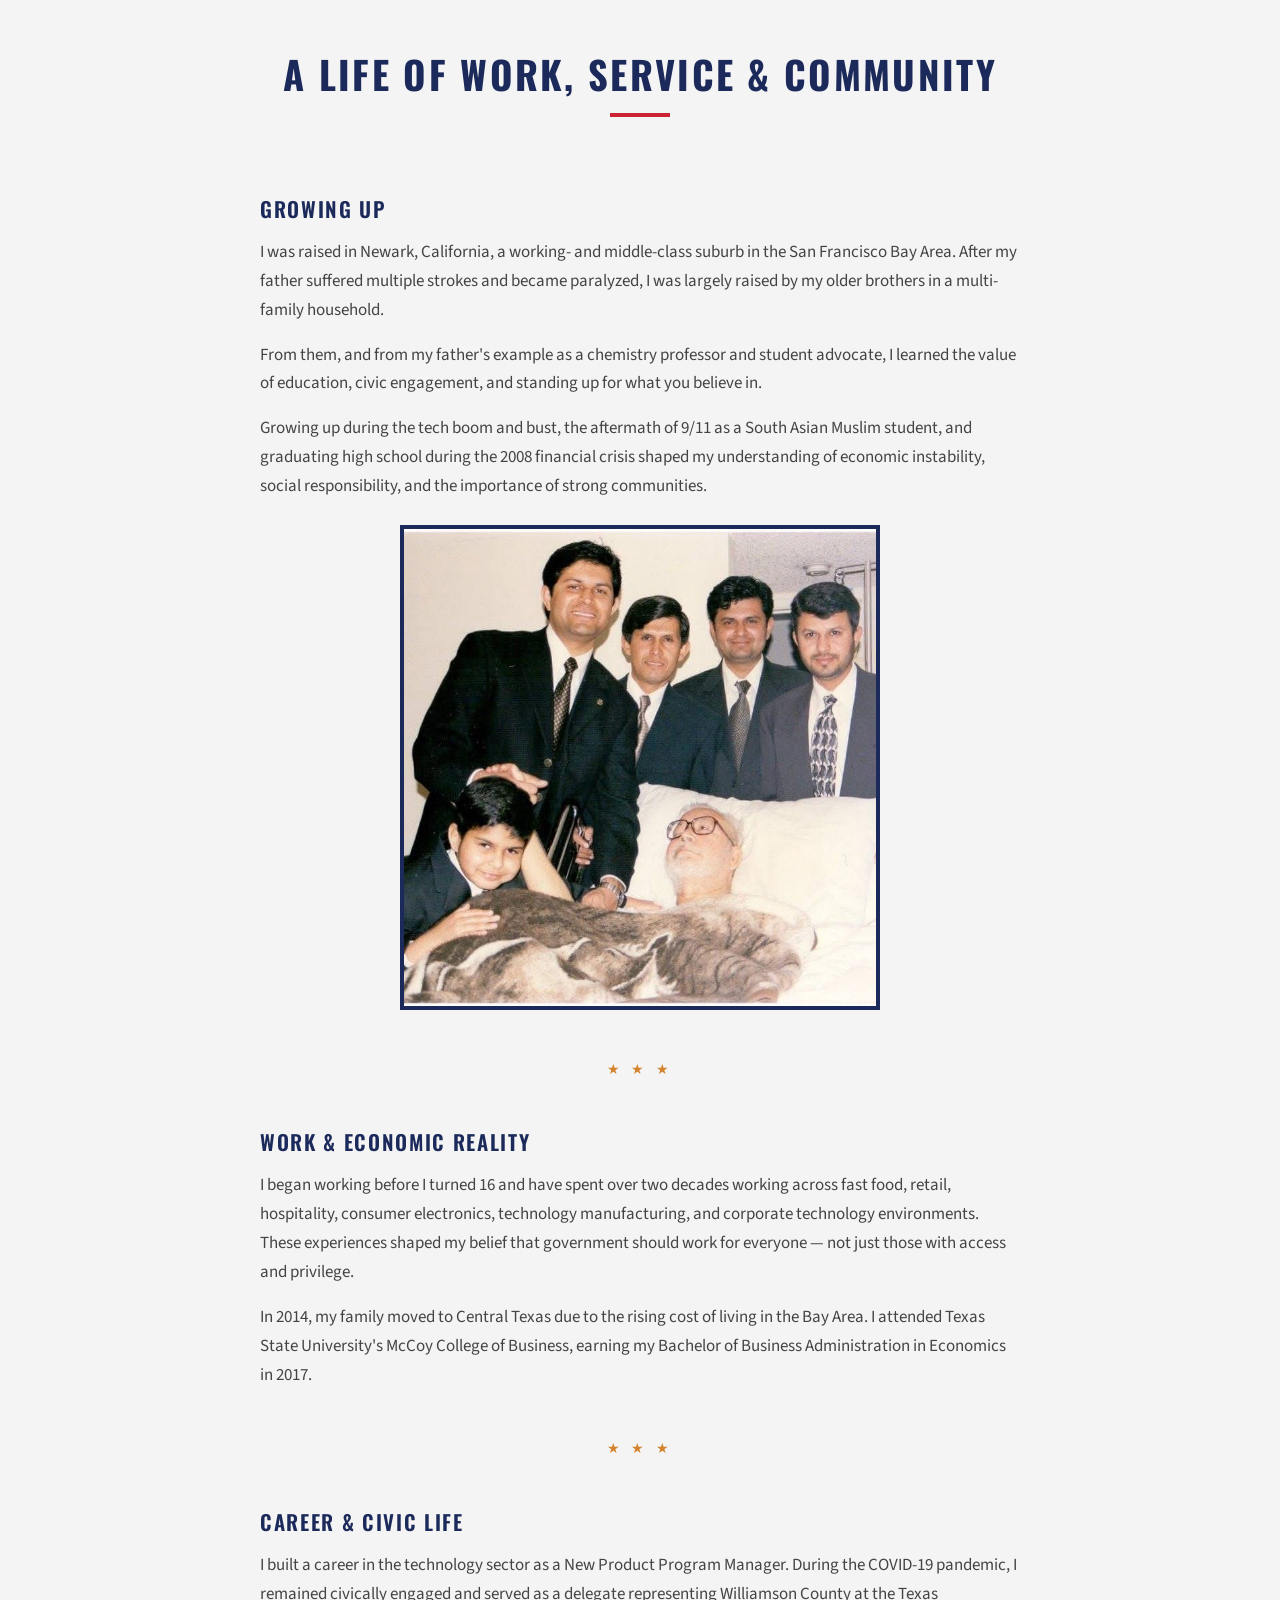
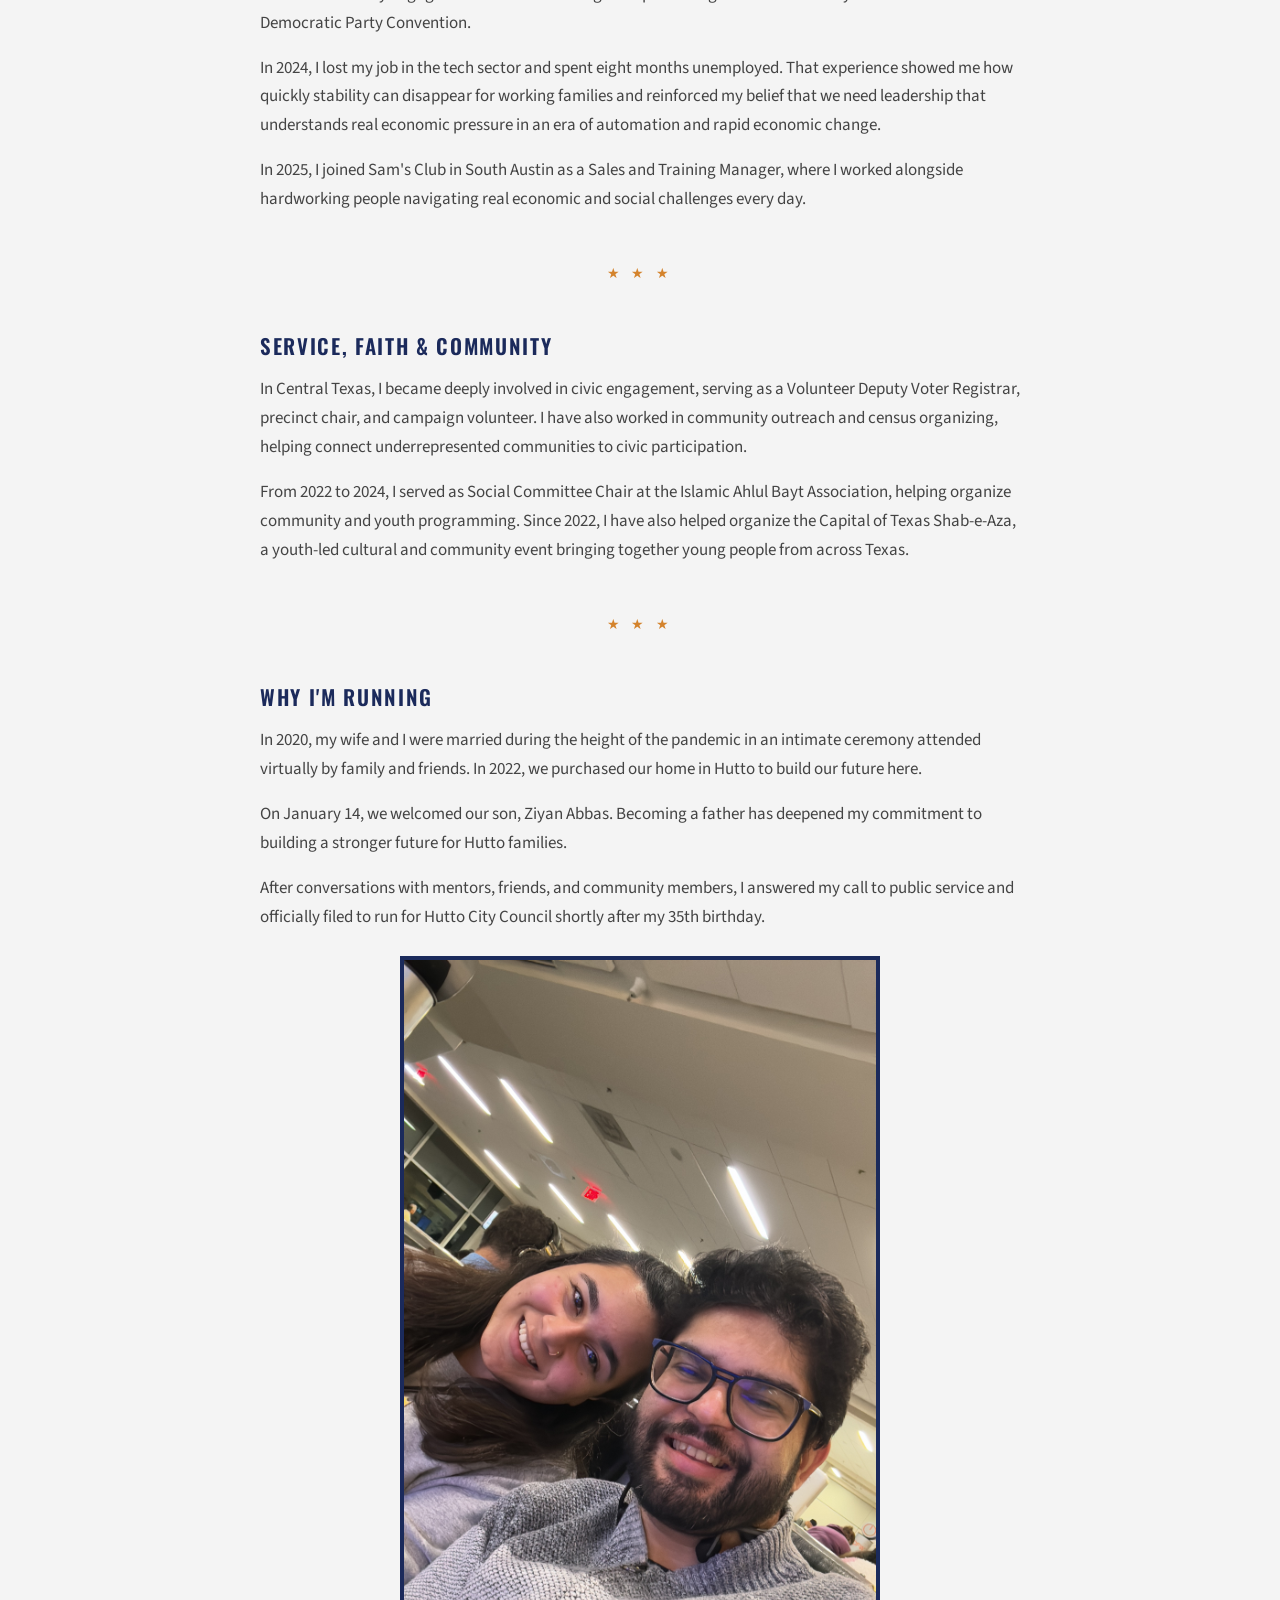
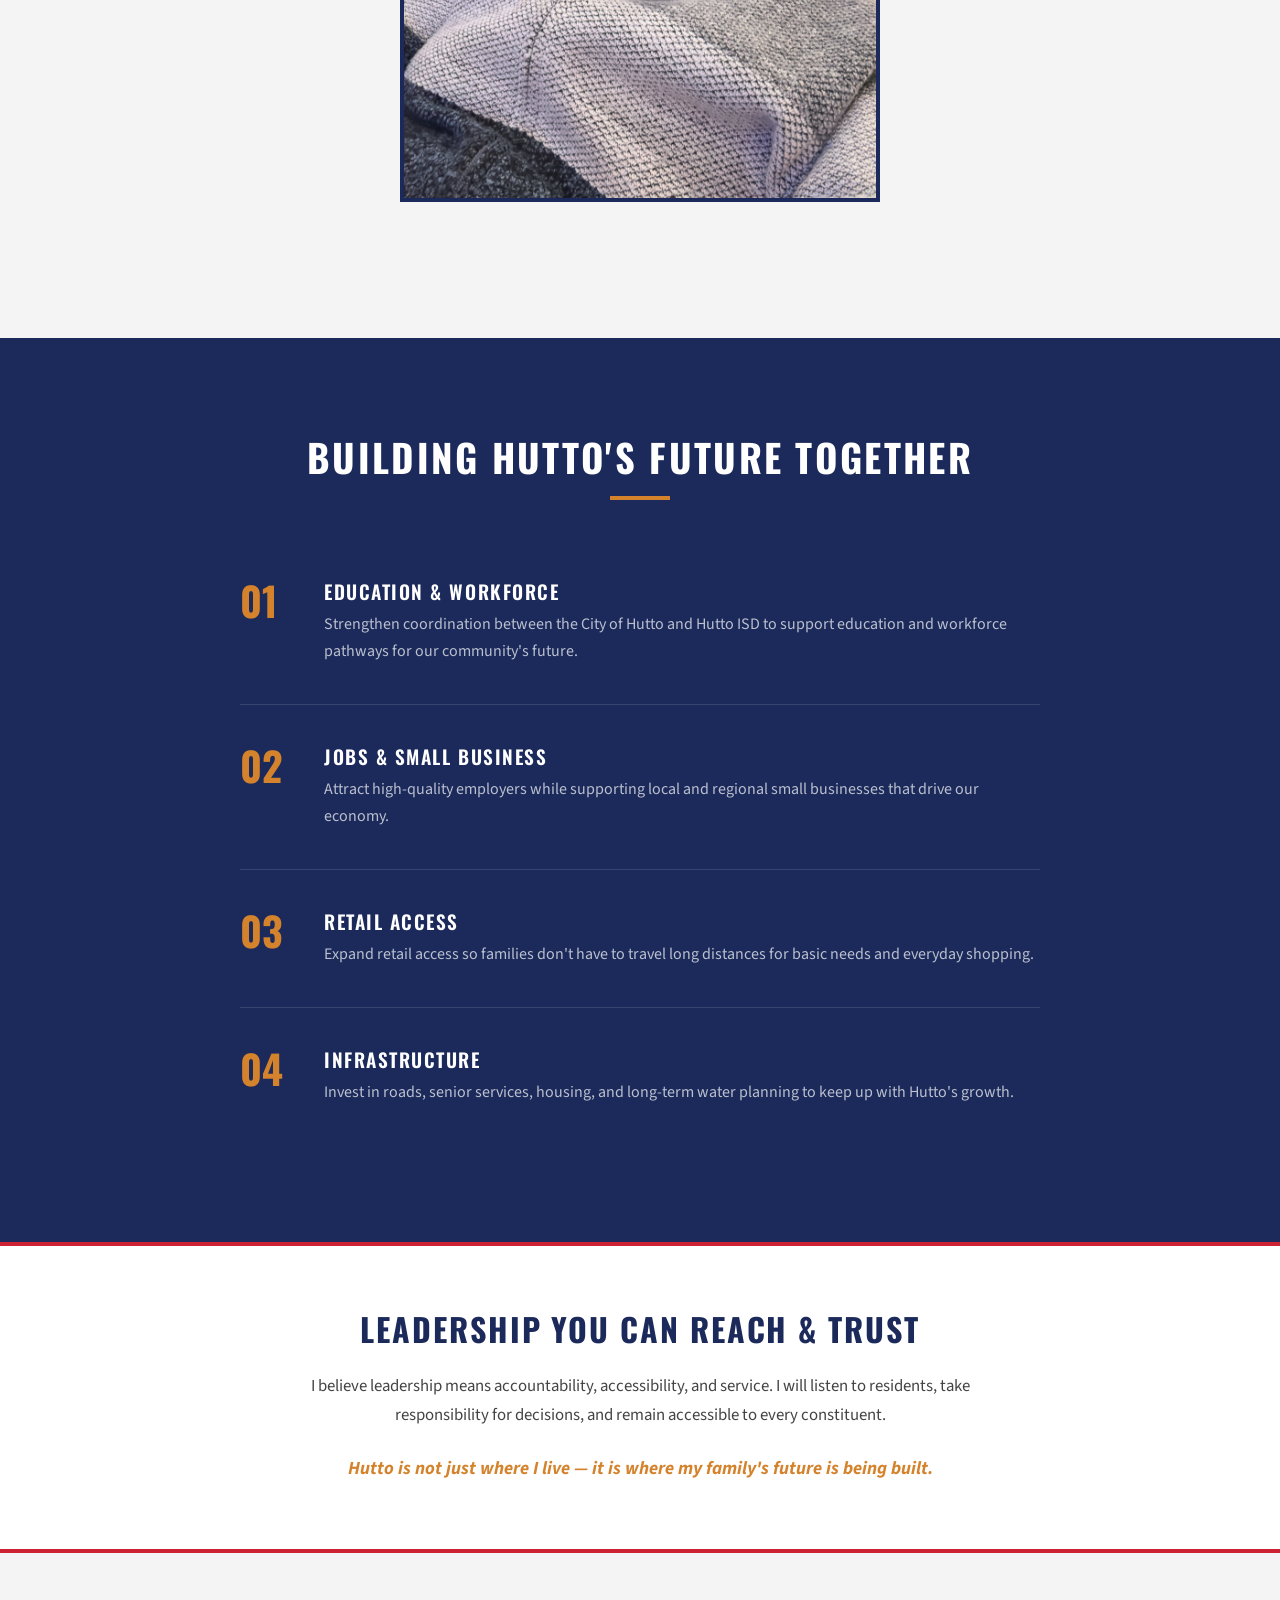
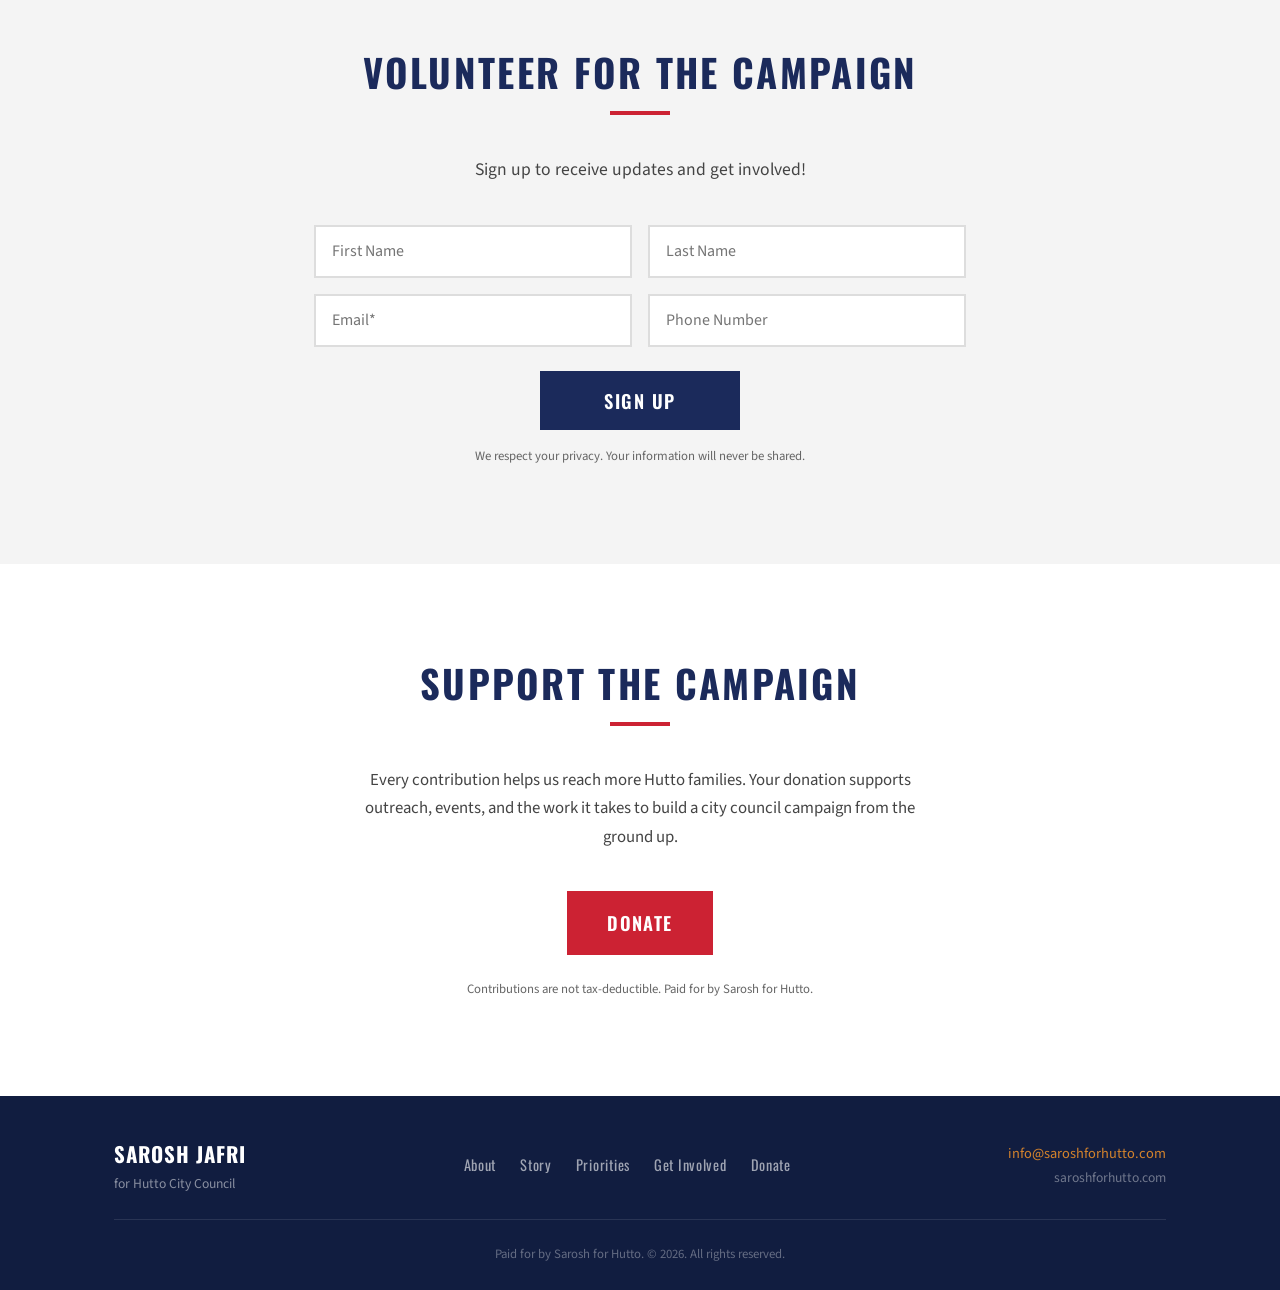
==== commit 3cff7ed6: "Update copyright year to 2026 Co-Authored-By: Claude Opus 4.6 <noreply@anthropic.com>" ====
--- a/index.html
+++ b/index.html
@@ -286,7 +286,7 @@
         </div>
       </div>
       <div class="footer-bottom">
-        <p>Paid for by Sarosh for Hutto. &copy; 2025. All rights reserved.</p>
+        <p>Paid for by Sarosh for Hutto. &copy; 2026. All rights reserved.</p>
       </div>
     </div>
   </footer>
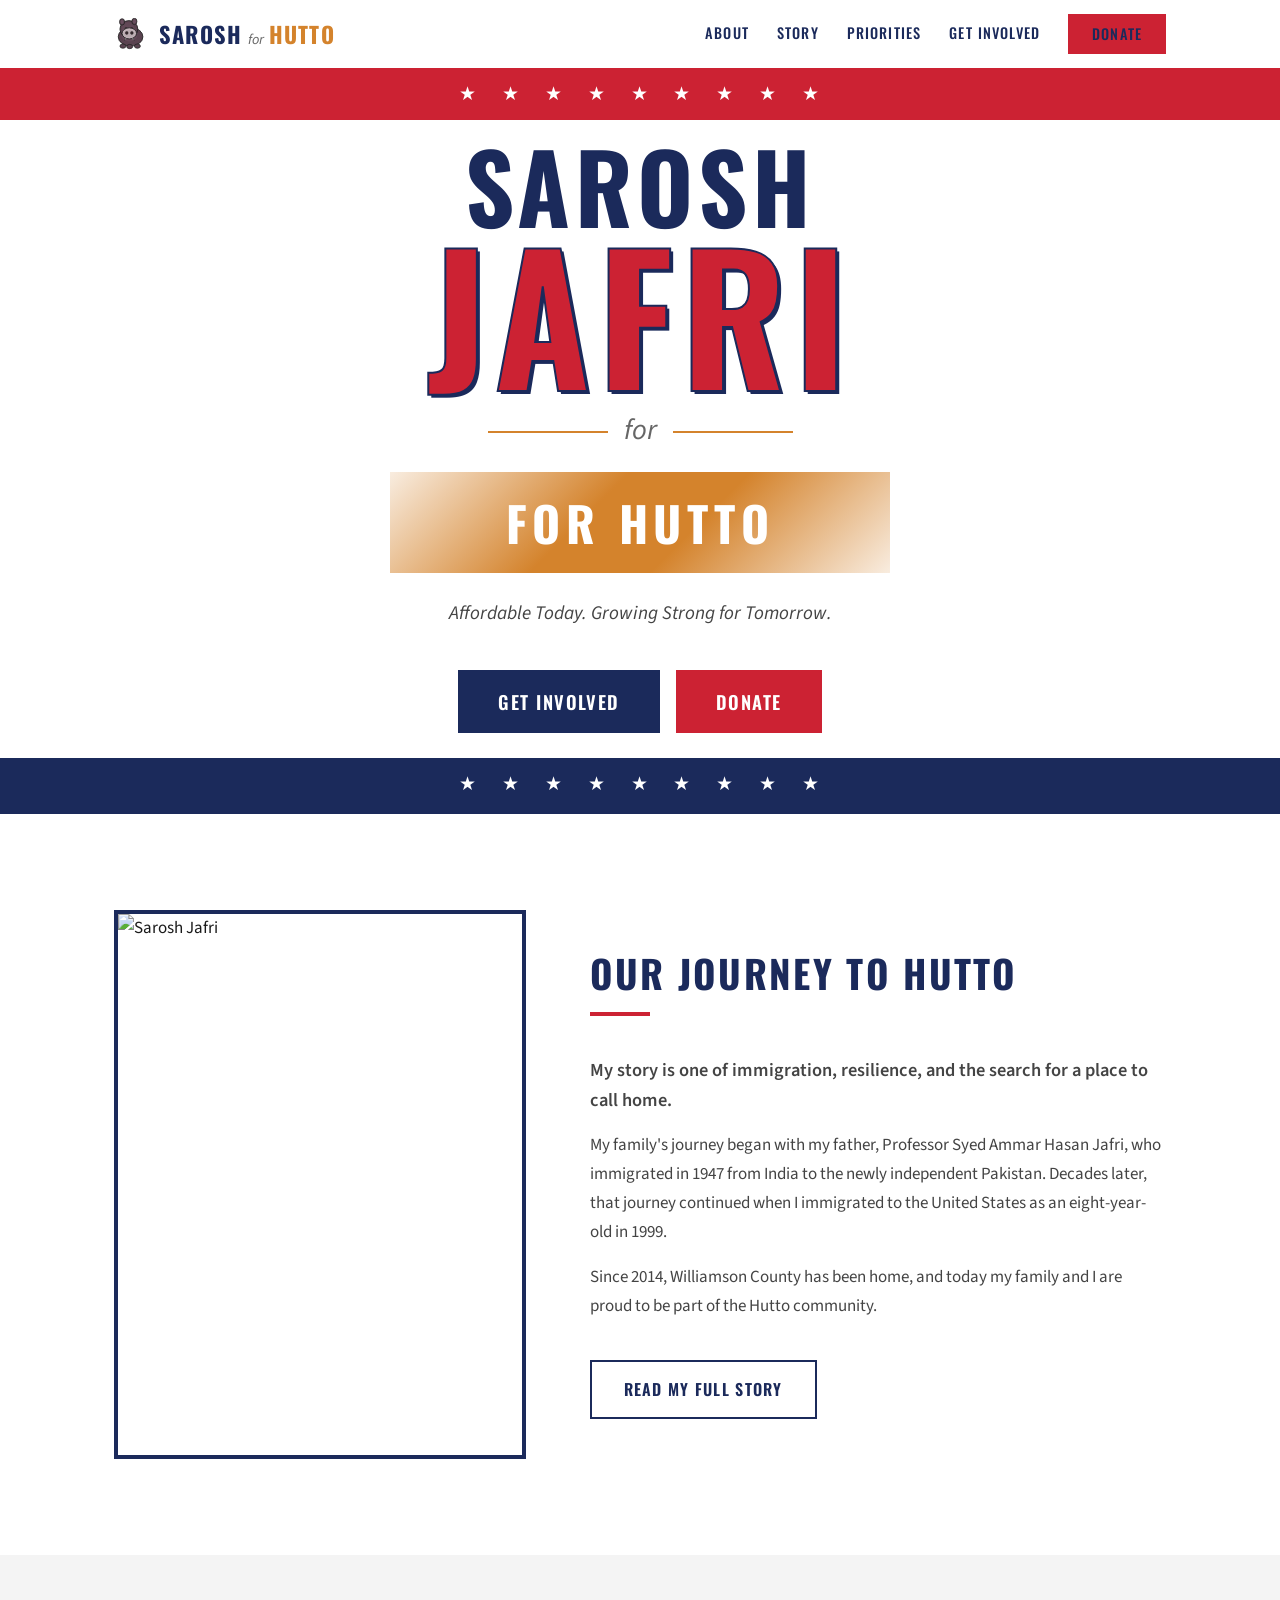
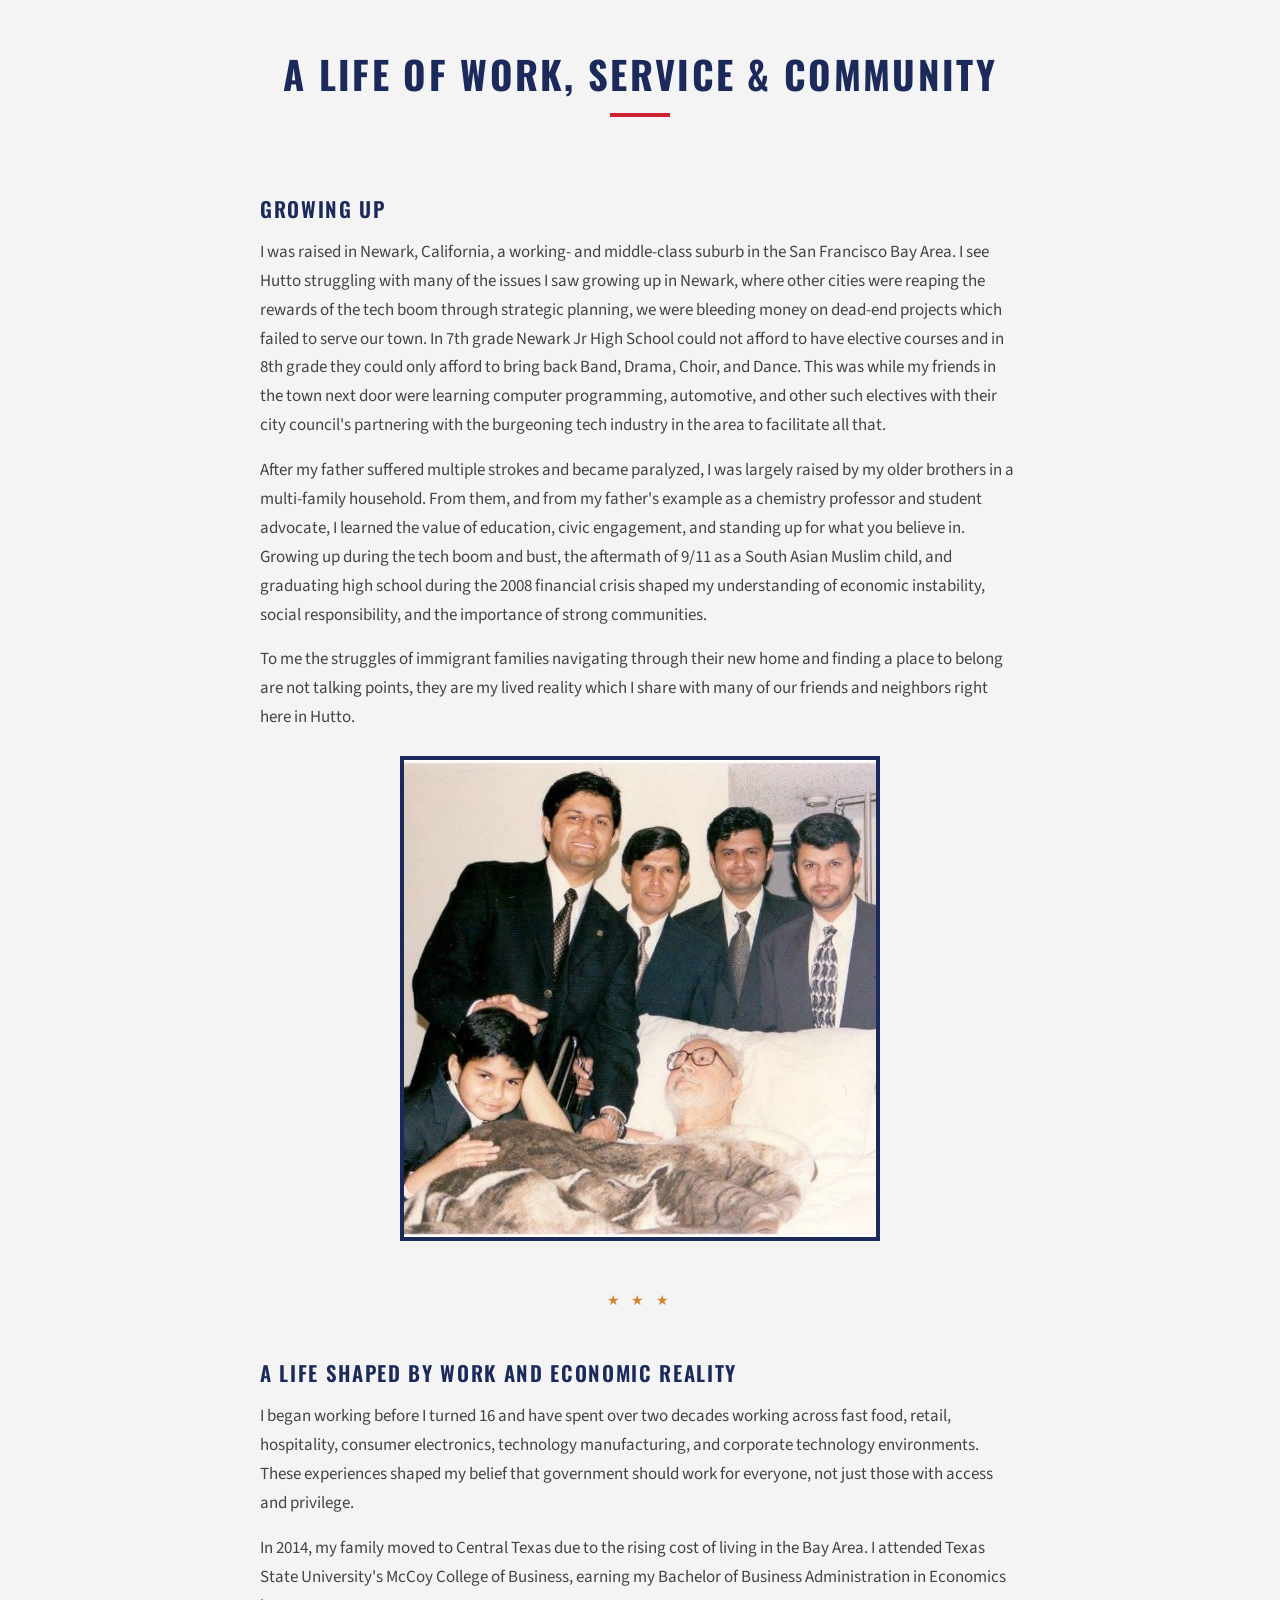
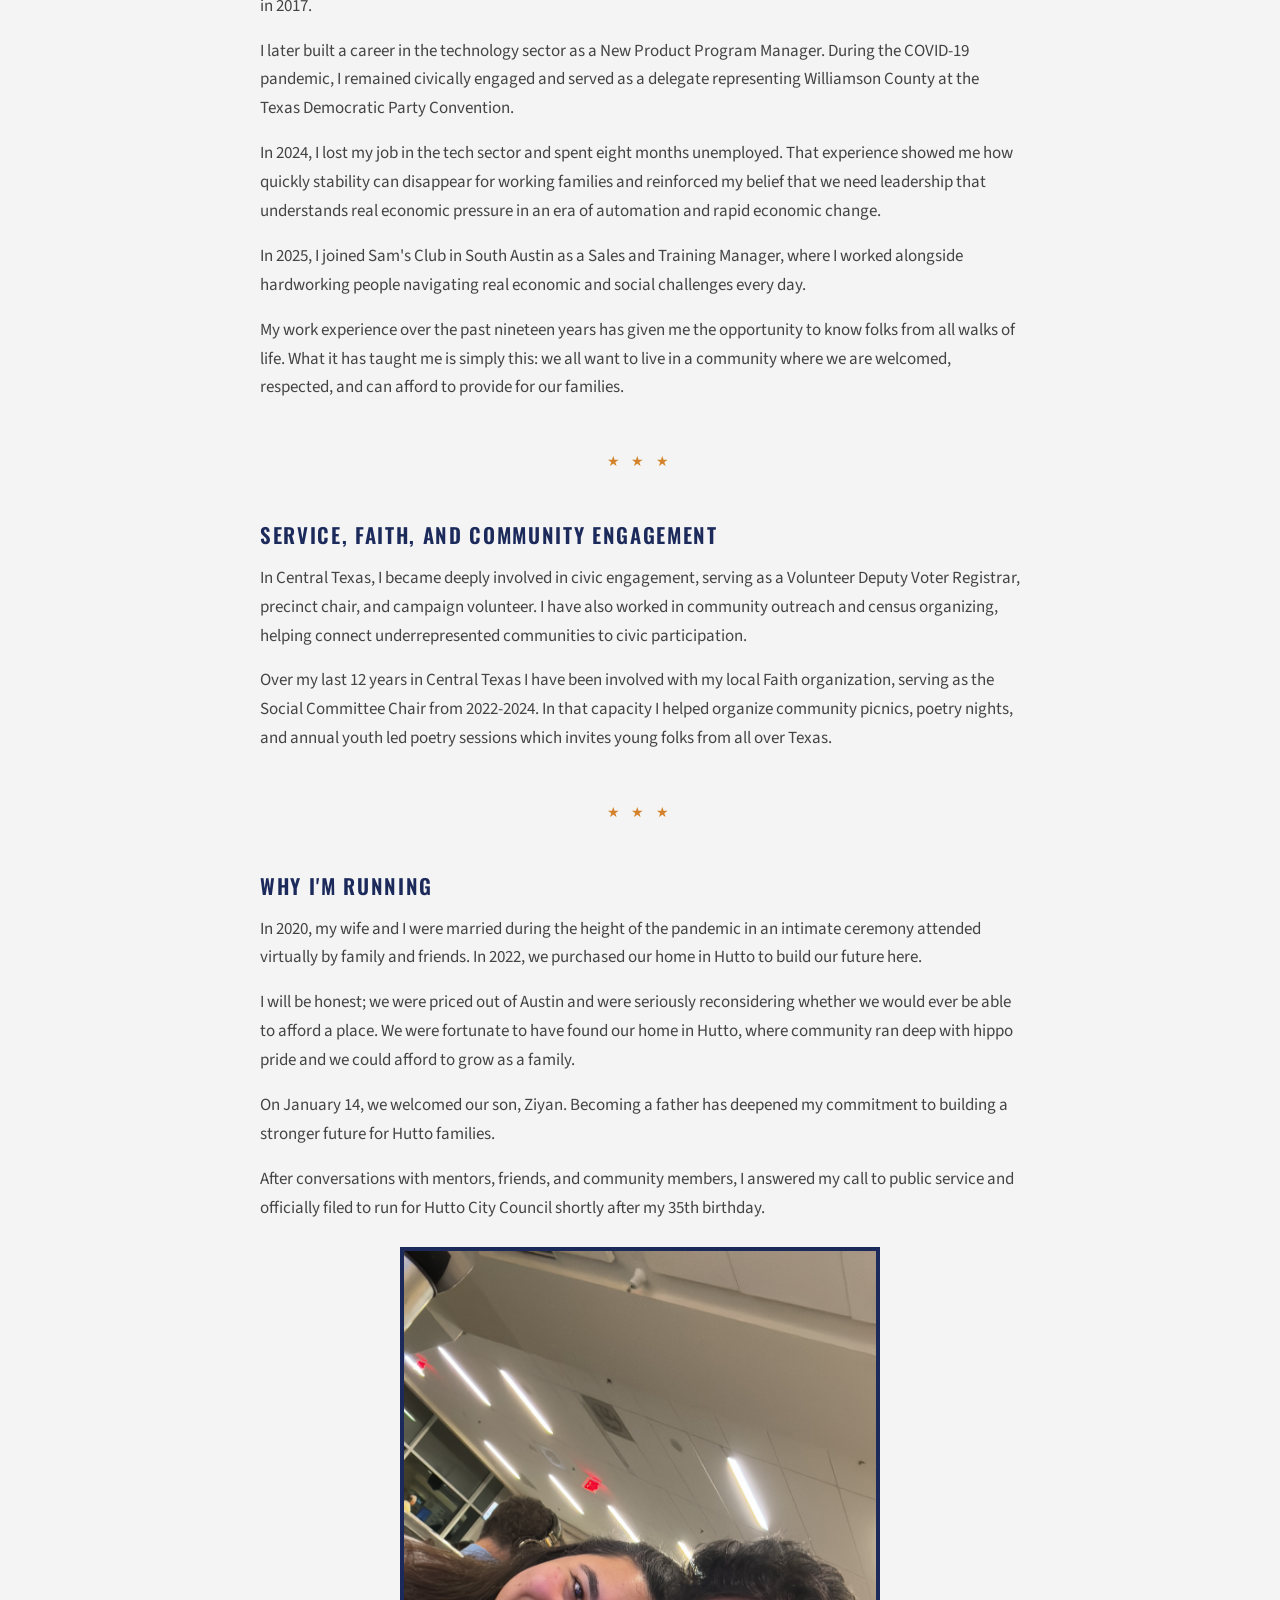
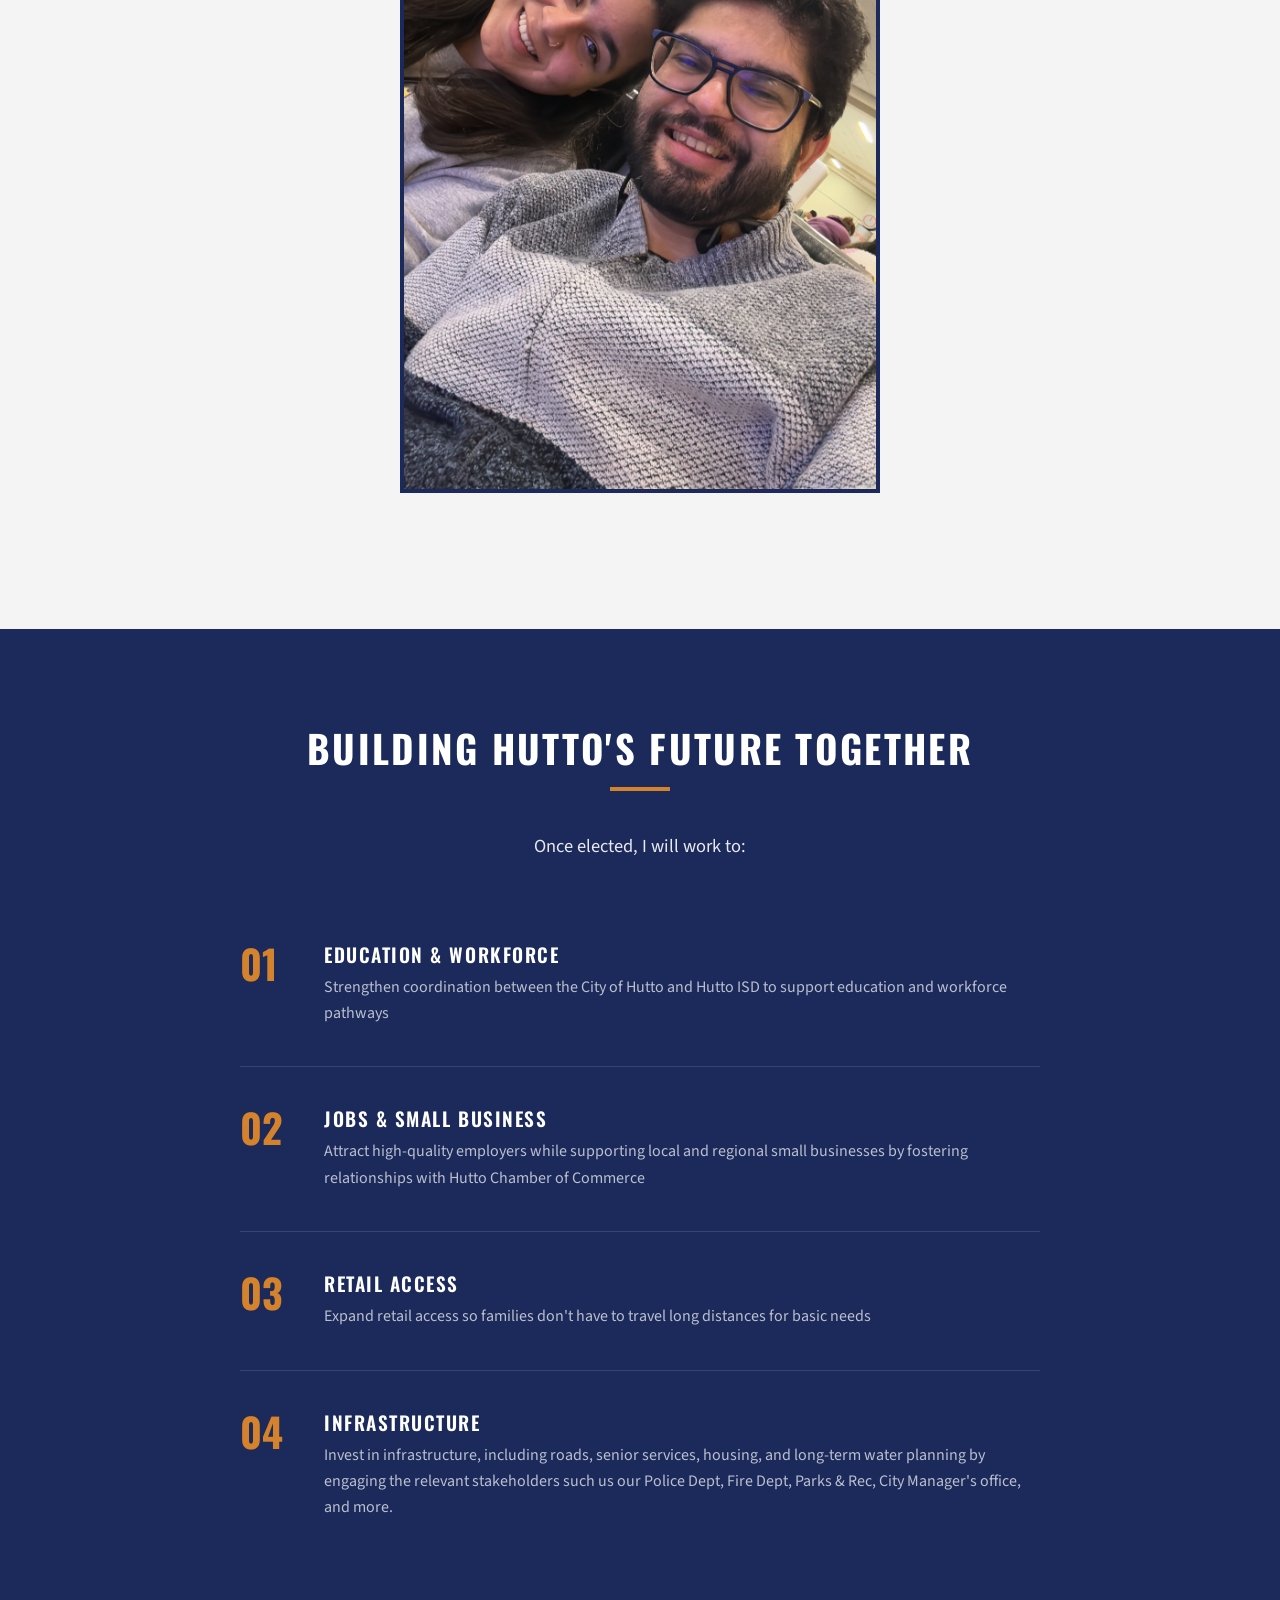
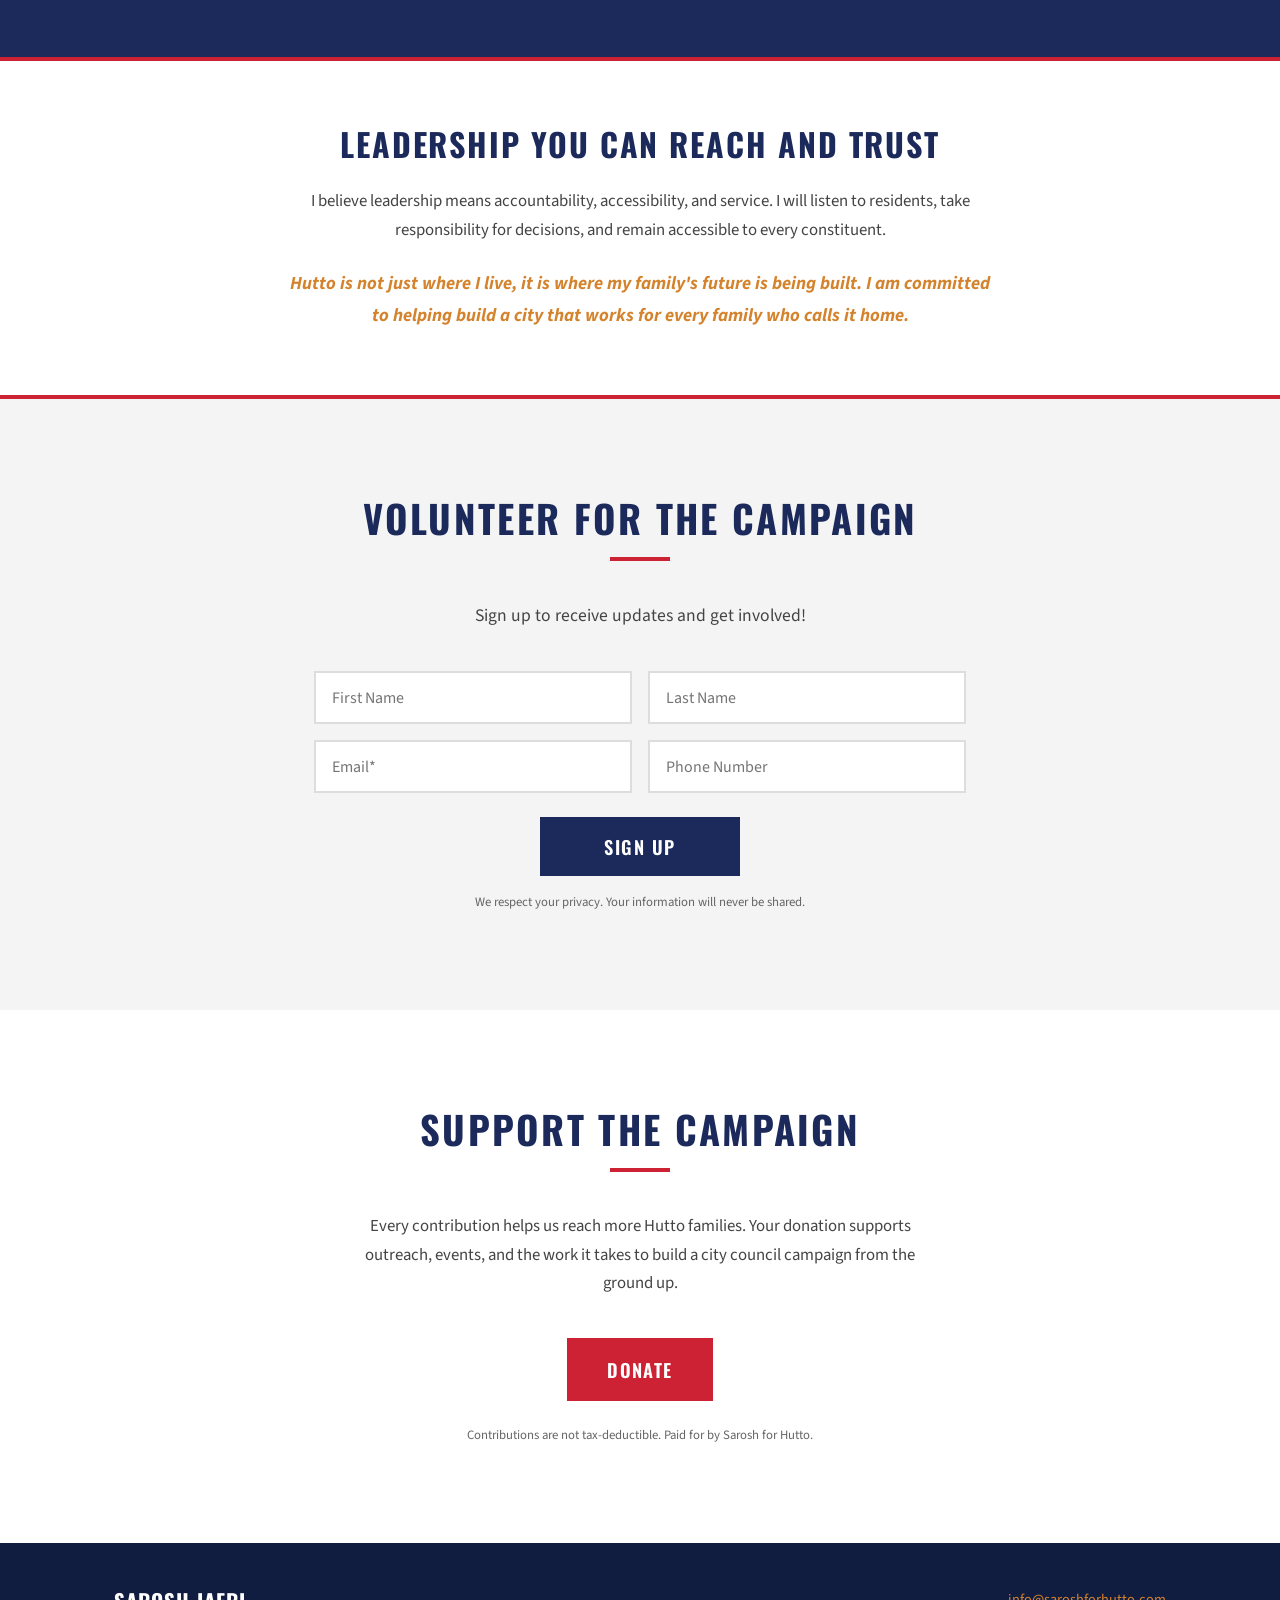
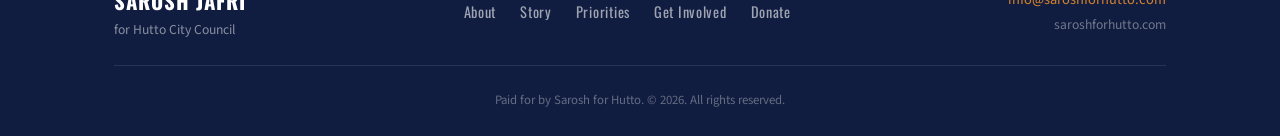
==== commit d10d27ed: "Update story text, consolidate priorities and leadership sections - Expanded Growing Up, merged Work" ====
--- a/index.html
+++ b/index.html
@@ -123,9 +123,9 @@
       <div class="story-chapters">
         <div class="chapter">
           <h3>GROWING UP</h3>
-          <p>I was raised in Newark, California, a working- and middle-class suburb in the San Francisco Bay Area. After my father suffered multiple strokes and became paralyzed, I was largely raised by my older brothers in a multi-family household.</p>
-          <p>From them, and from my father's example as a chemistry professor and student advocate, I learned the value of education, civic engagement, and standing up for what you believe in.</p>
-          <p>Growing up during the tech boom and bust, the aftermath of 9/11 as a South Asian Muslim student, and graduating high school during the 2008 financial crisis shaped my understanding of economic instability, social responsibility, and the importance of strong communities.</p>
+          <p>I was raised in Newark, California, a working- and middle-class suburb in the San Francisco Bay Area. I see Hutto struggling with many of the issues I saw growing up in Newark, where other cities were reaping the rewards of the tech boom through strategic planning, we were bleeding money on dead-end projects which failed to serve our town. In 7th grade Newark Jr High School could not afford to have elective courses and in 8th grade they could only afford to bring back Band, Drama, Choir, and Dance. This was while my friends in the town next door were learning computer programming, automotive, and other such electives with their city council's partnering with the burgeoning tech industry in the area to facilitate all that.</p>
+          <p>After my father suffered multiple strokes and became paralyzed, I was largely raised by my older brothers in a multi-family household. From them, and from my father's example as a chemistry professor and student advocate, I learned the value of education, civic engagement, and standing up for what you believe in. Growing up during the tech boom and bust, the aftermath of 9/11 as a South Asian Muslim child, and graduating high school during the 2008 financial crisis shaped my understanding of economic instability, social responsibility, and the importance of strong communities.</p>
+          <p>To me the struggles of immigrant families navigating through their new home and finding a place to belong are not talking points, they are my lived reality which I share with many of our friends and neighbors right here in Hutto.</p>
           <img src="family.jpeg" alt="Young Sarosh with his father and brothers" class="chapter-photo">
         </div>
 
@@ -134,9 +134,13 @@
         </div>
 
         <div class="chapter">
-          <h3>WORK &amp; ECONOMIC REALITY</h3>
-          <p>I began working before I turned 16 and have spent over two decades working across fast food, retail, hospitality, consumer electronics, technology manufacturing, and corporate technology environments. These experiences shaped my belief that government should work for everyone &mdash; not just those with access and privilege.</p>
+          <h3>A LIFE SHAPED BY WORK AND ECONOMIC REALITY</h3>
+          <p>I began working before I turned 16 and have spent over two decades working across fast food, retail, hospitality, consumer electronics, technology manufacturing, and corporate technology environments. These experiences shaped my belief that government should work for everyone, not just those with access and privilege.</p>
           <p>In 2014, my family moved to Central Texas due to the rising cost of living in the Bay Area. I attended Texas State University's McCoy College of Business, earning my Bachelor of Business Administration in Economics in 2017.</p>
+          <p>I later built a career in the technology sector as a New Product Program Manager. During the COVID-19 pandemic, I remained civically engaged and served as a delegate representing Williamson County at the Texas Democratic Party Convention.</p>
+          <p>In 2024, I lost my job in the tech sector and spent eight months unemployed. That experience showed me how quickly stability can disappear for working families and reinforced my belief that we need leadership that understands real economic pressure in an era of automation and rapid economic change.</p>
+          <p>In 2025, I joined Sam's Club in South Austin as a Sales and Training Manager, where I worked alongside hardworking people navigating real economic and social challenges every day.</p>
+          <p>My work experience over the past nineteen years has given me the opportunity to know folks from all walks of life. What it has taught me is simply this: we all want to live in a community where we are welcomed, respected, and can afford to provide for our families.</p>
         </div>
 
         <div class="chapter-divider">
@@ -144,10 +148,9 @@
         </div>
 
         <div class="chapter">
-          <h3>CAREER &amp; CIVIC LIFE</h3>
-          <p>I built a career in the technology sector as a New Product Program Manager. During the COVID-19 pandemic, I remained civically engaged and served as a delegate representing Williamson County at the Texas Democratic Party Convention.</p>
-          <p>In 2024, I lost my job in the tech sector and spent eight months unemployed. That experience showed me how quickly stability can disappear for working families and reinforced my belief that we need leadership that understands real economic pressure in an era of automation and rapid economic change.</p>
-          <p>In 2025, I joined Sam's Club in South Austin as a Sales and Training Manager, where I worked alongside hardworking people navigating real economic and social challenges every day.</p>
+          <h3>SERVICE, FAITH, AND COMMUNITY ENGAGEMENT</h3>
+          <p>In Central Texas, I became deeply involved in civic engagement, serving as a Volunteer Deputy Voter Registrar, precinct chair, and campaign volunteer. I have also worked in community outreach and census organizing, helping connect underrepresented communities to civic participation.</p>
+          <p>Over my last 12 years in Central Texas I have been involved with my local Faith organization, serving as the Social Committee Chair from 2022-2024. In that capacity I helped organize community picnics, poetry nights, and annual youth led poetry sessions which invites young folks from all over Texas.</p>
         </div>
 
         <div class="chapter-divider">
@@ -155,22 +158,14 @@
         </div>
 
         <div class="chapter">
-          <h3>SERVICE, FAITH &amp; COMMUNITY</h3>
-          <p>In Central Texas, I became deeply involved in civic engagement, serving as a Volunteer Deputy Voter Registrar, precinct chair, and campaign volunteer. I have also worked in community outreach and census organizing, helping connect underrepresented communities to civic participation.</p>
-          <p>From 2022 to 2024, I served as Social Committee Chair at the Islamic Ahlul Bayt Association, helping organize community and youth programming. Since 2022, I have also helped organize the Capital of Texas Shab-e-Aza, a youth-led cultural and community event bringing together young people from across Texas.</p>
-        </div>
-
-        <div class="chapter-divider">
-          <span>&#9733; &#9733; &#9733;</span>
-        </div>
-
-        <div class="chapter">
           <h3>WHY I'M RUNNING</h3>
           <p>In 2020, my wife and I were married during the height of the pandemic in an intimate ceremony attended virtually by family and friends. In 2022, we purchased our home in Hutto to build our future here.</p>
-          <p>On January 14, we welcomed our son, Ziyan Abbas. Becoming a father has deepened my commitment to building a stronger future for Hutto families.</p>
+          <p>I will be honest; we were priced out of Austin and were seriously reconsidering whether we would ever be able to afford a place. We were fortunate to have found our home in Hutto, where community ran deep with hippo pride and we could afford to grow as a family.</p>
+          <p>On January 14, we welcomed our son, Ziyan. Becoming a father has deepened my commitment to building a stronger future for Hutto families.</p>
           <p>After conversations with mentors, friends, and community members, I answered my call to public service and officially filed to run for Hutto City Council shortly after my 35th birthday.</p>
           <img src="couple.jpeg" alt="Sarosh and his wife" class="chapter-photo">
         </div>
+
       </div>
     </div>
   </section>
@@ -181,12 +176,14 @@
       <h2 class="section-title center">BUILDING HUTTO'S FUTURE TOGETHER</h2>
       <div class="title-underline center-line"></div>
 
+      <p class="priorities-intro">Once elected, I will work to:</p>
+
       <div class="priorities-list">
         <div class="priority-item">
           <div class="priority-number">01</div>
           <div class="priority-content">
             <h3>EDUCATION &amp; WORKFORCE</h3>
-            <p>Strengthen coordination between the City of Hutto and Hutto ISD to support education and workforce pathways for our community's future.</p>
+            <p>Strengthen coordination between the City of Hutto and Hutto ISD to support education and workforce pathways</p>
           </div>
         </div>
 
@@ -194,7 +191,7 @@
           <div class="priority-number">02</div>
           <div class="priority-content">
             <h3>JOBS &amp; SMALL BUSINESS</h3>
-            <p>Attract high-quality employers while supporting local and regional small businesses that drive our economy.</p>
+            <p>Attract high-quality employers while supporting local and regional small businesses by fostering relationships with Hutto Chamber of Commerce</p>
           </div>
         </div>
 
@@ -202,7 +199,7 @@
           <div class="priority-number">03</div>
           <div class="priority-content">
             <h3>RETAIL ACCESS</h3>
-            <p>Expand retail access so families don't have to travel long distances for basic needs and everyday shopping.</p>
+            <p>Expand retail access so families don't have to travel long distances for basic needs</p>
           </div>
         </div>
 
@@ -210,7 +207,7 @@
           <div class="priority-number">04</div>
           <div class="priority-content">
             <h3>INFRASTRUCTURE</h3>
-            <p>Invest in roads, senior services, housing, and long-term water planning to keep up with Hutto's growth.</p>
+            <p>Invest in infrastructure, including roads, senior services, housing, and long-term water planning by engaging the relevant stakeholders such us our Police Dept, Fire Dept, Parks &amp; Rec, City Manager's office, and more.</p>
           </div>
         </div>
       </div>
@@ -220,9 +217,9 @@
   <!-- Values Banner -->
   <section class="values-banner">
     <div class="container">
-      <h2>LEADERSHIP YOU CAN REACH &amp; TRUST</h2>
+      <h2>LEADERSHIP YOU CAN REACH AND TRUST</h2>
       <p>I believe leadership means accountability, accessibility, and service. I will listen to residents, take responsibility for decisions, and remain accessible to every constituent.</p>
-      <p class="values-closing">Hutto is not just where I live &mdash; it is where my family's future is being built.</p>
+      <p class="values-closing">Hutto is not just where I live, it is where my family's future is being built. I am committed to helping build a city that works for every family who calls it home.</p>
     </div>
   </section>
 
@@ -259,7 +256,7 @@
       <div class="title-underline center-line"></div>
       <p class="donate-text">Every contribution helps us reach more Hutto families. Your donation supports outreach, events, and the work it takes to build a city council campaign from the ground up.</p>
 
-      <a href="https://buy.stripe.com/test_bJe7sN5M69lV9zf90a2cg00" target="_blank" rel="noopener" class="btn btn-secondary btn-lg donate-btn">DONATE</a>
+      <a href="https://secure.actblue.com/donate/sarosh-jafri-1" target="_blank" rel="noopener" class="btn btn-secondary btn-lg donate-btn">DONATE</a>
 
       <p class="donate-disclaimer">Contributions are not tax-deductible. Paid for by Sarosh for Hutto.</p>
     </div>
--- a/styles.css
+++ b/styles.css
@@ -477,6 +477,18 @@
   margin-bottom: 0;
 }
 
+.chapter-list {
+  list-style: disc;
+  padding-left: 1.5rem;
+  margin-top: var(--space-sm);
+  color: var(--color-text-mid);
+}
+
+.chapter-list li {
+  margin-bottom: var(--space-sm);
+  line-height: 1.7;
+}
+
 .chapter-divider {
   text-align: center;
   padding: var(--space-xs) 0;
@@ -497,6 +509,14 @@
 
 .priorities .title-underline {
   background: var(--color-orange);
+}
+
+.priorities-intro {
+  text-align: center;
+  color: var(--color-white);
+  font-size: 1.15rem;
+  margin-bottom: var(--space-lg);
+  opacity: 0.9;
 }
 
 .priorities-list {
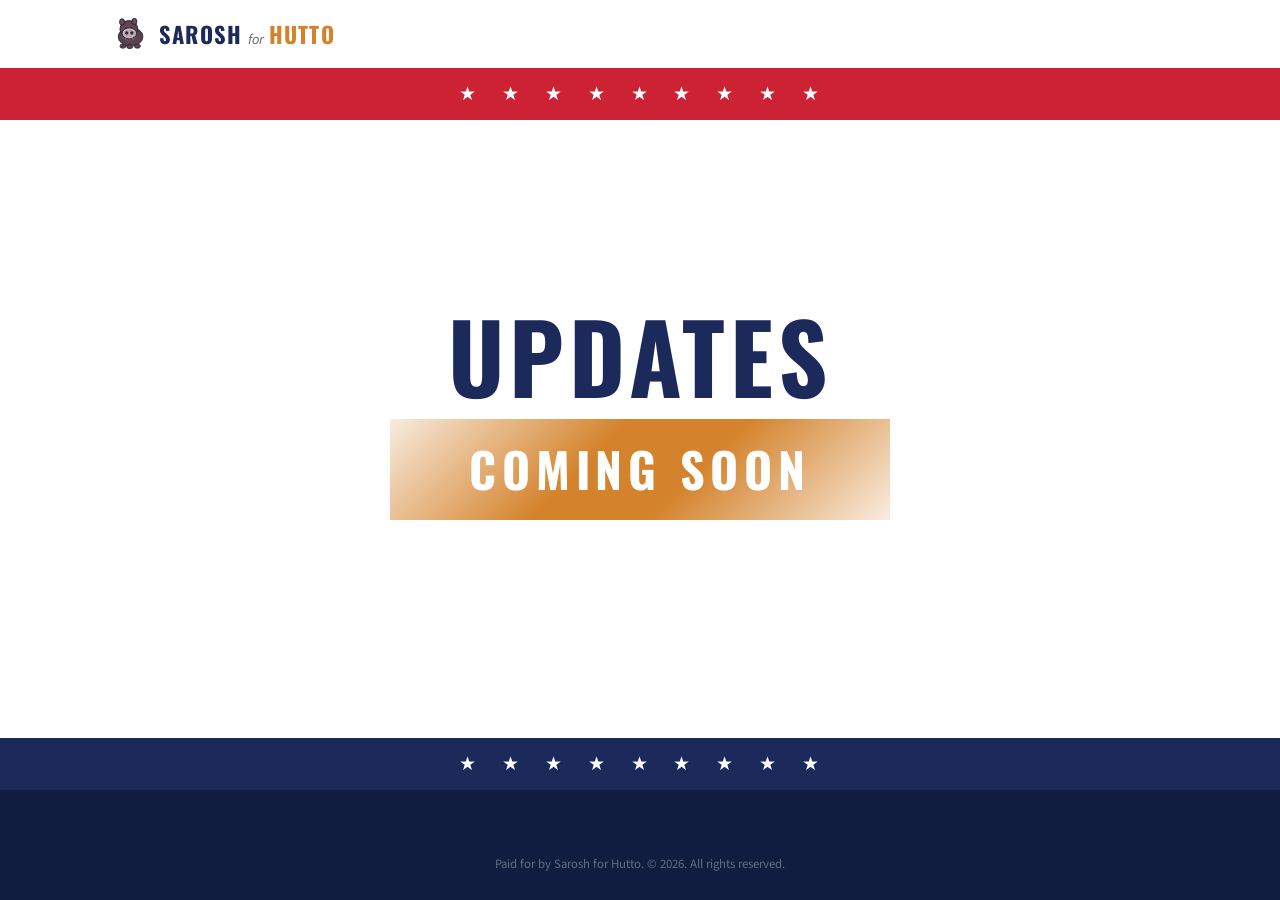
==== commit d5e9c7a9: "effectively deactivating the old page (archived in old-index)" ====
--- a/index.html
+++ b/index.html
@@ -9,10 +9,16 @@
   <meta property="og:description" content="Affordable Today. Growing Strong for Tomorrow.">
   <meta property="og:type" content="website">
   <meta property="og:url" content="https://saroshforhutto.com">
+  <link rel="icon" type="image/svg+xml" href="favicon.svg">
   <link rel="preconnect" href="https://fonts.googleapis.com">
   <link rel="preconnect" href="https://fonts.gstatic.com" crossorigin>
   <link href="https://fonts.googleapis.com/css2?family=Oswald:wght@400;500;600;700&family=Source+Sans+3:wght@400;600;700&display=swap" rel="stylesheet">
   <link rel="stylesheet" href="styles.css">
+  <style>
+    body { display: flex; flex-direction: column; min-height: 100vh; }
+    .hero { flex: 1 0 auto; }
+    .footer { flex-shrink: 0; }
+  </style>
 </head>
 <body>
   <!-- Navigation -->
@@ -55,41 +61,20 @@
         <span class="logo-sep">for</span>
         <span class="logo-office">HUTTO</span>
       </a>
-      <button class="nav-toggle" id="nav-toggle" aria-label="Toggle navigation">
-        <span></span>
-        <span></span>
-        <span></span>
-      </button>
-      <ul class="nav-links" id="nav-links">
-        <li><a href="#about">ABOUT</a></li>
-        <li><a href="#story">STORY</a></li>
-        <li><a href="#priorities">PRIORITIES</a></li>
-        <li><a href="#involved">GET INVOLVED</a></li>
-        <li><a href="#donate" class="btn btn-nav">DONATE</a></li>
-      </ul>
     </div>
   </nav>
 
   <!-- Hero Section -->
-  <header class="hero" id="hero">
+  <header class="hero" id="hero" style="min-height: 55vh;">
     <div class="hero-stars hero-stars-top">
       <span>&#9733;</span><span>&#9733;</span><span>&#9733;</span><span>&#9733;</span><span>&#9733;</span><span>&#9733;</span><span>&#9733;</span><span>&#9733;</span><span>&#9733;</span>
     </div>
     <div class="container hero-content">
       <h1 class="hero-name">
-        <span class="hero-first">SAROSH</span>
-        <span class="hero-last">JAFRI</span>
+        <span class="hero-first">UPDATES</span>
       </h1>
-      <div class="hero-divider">
-        <span class="hero-for">for</span>
-      </div>
       <div class="hero-office-band">
-        <p class="hero-office">FOR HUTTO</p>
-      </div>
-      <p class="hero-tagline">Affordable Today. Growing Strong for Tomorrow.</p>
-      <div class="hero-cta">
-        <a href="#involved" class="btn btn-primary btn-lg">GET INVOLVED</a>
-        <a href="#donate" class="btn btn-secondary btn-lg">DONATE</a>
+        <p class="hero-office">COMING SOON</p>
       </div>
     </div>
     <div class="hero-stars hero-stars-bottom">
@@ -97,191 +82,9 @@
     </div>
   </header>
 
-  <!-- About Section -->
-  <section class="section about" id="about">
-    <div class="container about-container">
-      <div class="about-image">
-        <img src="sarosh.png" alt="Sarosh Jafri" class="about-photo">
-      </div>
-      <div class="about-content">
-        <h2 class="section-title">OUR JOURNEY TO HUTTO</h2>
-        <div class="title-underline"></div>
-        <p class="about-lead">My story is one of immigration, resilience, and the search for a place to call home.</p>
-        <p>My family's journey began with my father, Professor Syed Ammar Hasan Jafri, who immigrated in 1947 from India to the newly independent Pakistan. Decades later, that journey continued when I immigrated to the United States as an eight-year-old in 1999.</p>
-        <p>Since 2014, Williamson County has been home, and today my family and I are proud to be part of the Hutto community.</p>
-        <a href="#story" class="btn btn-outline">READ MY FULL STORY</a>
-      </div>
-    </div>
-  </section>
-
-  <!-- Story Section -->
-  <section class="section story" id="story">
-    <div class="container">
-      <h2 class="section-title center">A LIFE OF WORK, SERVICE &amp; COMMUNITY</h2>
-      <div class="title-underline center-line"></div>
-
-      <div class="story-chapters">
-        <div class="chapter">
-          <h3>GROWING UP</h3>
-          <p>I was raised in Newark, California, a working- and middle-class suburb in the San Francisco Bay Area. I see Hutto struggling with many of the issues I saw growing up in Newark, where other cities were reaping the rewards of the tech boom through strategic planning, we were bleeding money on dead-end projects which failed to serve our town. In 7th grade Newark Jr High School could not afford to have elective courses and in 8th grade they could only afford to bring back Band, Drama, Choir, and Dance. This was while my friends in the town next door were learning computer programming, automotive, and other such electives with their city council's partnering with the burgeoning tech industry in the area to facilitate all that.</p>
-          <p>After my father suffered multiple strokes and became paralyzed, I was largely raised by my older brothers in a multi-family household. From them, and from my father's example as a chemistry professor and student advocate, I learned the value of education, civic engagement, and standing up for what you believe in. Growing up during the tech boom and bust, the aftermath of 9/11 as a South Asian Muslim child, and graduating high school during the 2008 financial crisis shaped my understanding of economic instability, social responsibility, and the importance of strong communities.</p>
-          <p>To me the struggles of immigrant families navigating through their new home and finding a place to belong are not talking points, they are my lived reality which I share with many of our friends and neighbors right here in Hutto.</p>
-          <img src="family.jpeg" alt="Young Sarosh with his father and brothers" class="chapter-photo">
-        </div>
-
-        <div class="chapter-divider">
-          <span>&#9733; &#9733; &#9733;</span>
-        </div>
-
-        <div class="chapter">
-          <h3>A LIFE SHAPED BY WORK AND ECONOMIC REALITY</h3>
-          <p>I began working before I turned 16 and have spent over two decades working across fast food, retail, hospitality, consumer electronics, technology manufacturing, and corporate technology environments. These experiences shaped my belief that government should work for everyone, not just those with access and privilege.</p>
-          <p>In 2014, my family moved to Central Texas due to the rising cost of living in the Bay Area. I attended Texas State University's McCoy College of Business, earning my Bachelor of Business Administration in Economics in 2017.</p>
-          <p>I later built a career in the technology sector as a New Product Program Manager. During the COVID-19 pandemic, I remained civically engaged and served as a delegate representing Williamson County at the Texas Democratic Party Convention.</p>
-          <p>In 2024, I lost my job in the tech sector and spent eight months unemployed. That experience showed me how quickly stability can disappear for working families and reinforced my belief that we need leadership that understands real economic pressure in an era of automation and rapid economic change.</p>
-          <p>In 2025, I joined Sam's Club in South Austin as a Sales and Training Manager, where I worked alongside hardworking people navigating real economic and social challenges every day.</p>
-          <p>My work experience over the past nineteen years has given me the opportunity to know folks from all walks of life. What it has taught me is simply this: we all want to live in a community where we are welcomed, respected, and can afford to provide for our families.</p>
-        </div>
-
-        <div class="chapter-divider">
-          <span>&#9733; &#9733; &#9733;</span>
-        </div>
-
-        <div class="chapter">
-          <h3>SERVICE, FAITH, AND COMMUNITY ENGAGEMENT</h3>
-          <p>In Central Texas, I became deeply involved in civic engagement, serving as a Volunteer Deputy Voter Registrar, precinct chair, and campaign volunteer. I have also worked in community outreach and census organizing, helping connect underrepresented communities to civic participation.</p>
-          <p>Over my last 12 years in Central Texas I have been involved with my local Faith organization, serving as the Social Committee Chair from 2022-2024. In that capacity I helped organize community picnics, poetry nights, and annual youth led poetry sessions which invites young folks from all over Texas.</p>
-        </div>
-
-        <div class="chapter-divider">
-          <span>&#9733; &#9733; &#9733;</span>
-        </div>
-
-        <div class="chapter">
-          <h3>WHY I'M RUNNING</h3>
-          <p>In 2020, my wife and I were married during the height of the pandemic in an intimate ceremony attended virtually by family and friends. In 2022, we purchased our home in Hutto to build our future here.</p>
-          <p>I will be honest; we were priced out of Austin and were seriously reconsidering whether we would ever be able to afford a place. We were fortunate to have found our home in Hutto, where community ran deep with hippo pride and we could afford to grow as a family.</p>
-          <p>On January 14, we welcomed our son, Ziyan. Becoming a father has deepened my commitment to building a stronger future for Hutto families.</p>
-          <p>After conversations with mentors, friends, and community members, I answered my call to public service and officially filed to run for Hutto City Council shortly after my 35th birthday.</p>
-          <img src="couple.jpeg" alt="Sarosh and his wife" class="chapter-photo">
-        </div>
-
-      </div>
-    </div>
-  </section>
-
-  <!-- Priorities Section -->
-  <section class="section priorities" id="priorities">
-    <div class="container">
-      <h2 class="section-title center">BUILDING HUTTO'S FUTURE TOGETHER</h2>
-      <div class="title-underline center-line"></div>
-
-      <p class="priorities-intro">Once elected, I will work to:</p>
-
-      <div class="priorities-list">
-        <div class="priority-item">
-          <div class="priority-number">01</div>
-          <div class="priority-content">
-            <h3>EDUCATION &amp; WORKFORCE</h3>
-            <p>Strengthen coordination between the City of Hutto and Hutto ISD to support education and workforce pathways</p>
-          </div>
-        </div>
-
-        <div class="priority-item">
-          <div class="priority-number">02</div>
-          <div class="priority-content">
-            <h3>JOBS &amp; SMALL BUSINESS</h3>
-            <p>Attract high-quality employers while supporting local and regional small businesses by fostering relationships with Hutto Chamber of Commerce</p>
-          </div>
-        </div>
-
-        <div class="priority-item">
-          <div class="priority-number">03</div>
-          <div class="priority-content">
-            <h3>RETAIL ACCESS</h3>
-            <p>Expand retail access so families don't have to travel long distances for basic needs</p>
-          </div>
-        </div>
-
-        <div class="priority-item">
-          <div class="priority-number">04</div>
-          <div class="priority-content">
-            <h3>INFRASTRUCTURE</h3>
-            <p>Invest in infrastructure, including roads, senior services, housing, and long-term water planning by engaging the relevant stakeholders such us our Police Dept, Fire Dept, Parks &amp; Rec, City Manager's office, and more.</p>
-          </div>
-        </div>
-      </div>
-    </div>
-  </section>
-
-  <!-- Values Banner -->
-  <section class="values-banner">
-    <div class="container">
-      <h2>LEADERSHIP YOU CAN REACH AND TRUST</h2>
-      <p>I believe leadership means accountability, accessibility, and service. I will listen to residents, take responsibility for decisions, and remain accessible to every constituent.</p>
-      <p class="values-closing">Hutto is not just where I live, it is where my family's future is being built. I am committed to helping build a city that works for every family who calls it home.</p>
-    </div>
-  </section>
-
-  <!-- Get Involved Section -->
-  <section class="section involved" id="involved">
-    <div class="container involved-container">
-      <h2 class="section-title center">VOLUNTEER FOR THE CAMPAIGN</h2>
-      <div class="title-underline center-line"></div>
-      <p class="involved-subtitle">Sign up to receive updates and get involved!</p>
-
-      <form class="signup-form" id="signup-form">
-        <div class="form-row">
-          <input type="text" name="first_name" required placeholder="First Name">
-          <input type="text" name="last_name" required placeholder="Last Name">
-        </div>
-        <div class="form-row">
-          <input type="email" name="email" required placeholder="Email*">
-          <input type="tel" name="phone" placeholder="Phone Number" pattern="[0-9\-\(\)\+\s]{7,15}">
-        </div>
-        <button type="submit" class="btn btn-primary btn-lg">SIGN UP</button>
-      </form>
-      <div class="form-success" id="form-success" hidden>
-        <h3>THANK YOU!</h3>
-        <p>You're now part of the Sarosh for Hutto community. We'll be in touch soon.</p>
-      </div>
-      <p class="form-disclaimer">We respect your privacy. Your information will never be shared.</p>
-    </div>
-  </section>
-
-  <!-- Donate Section -->
-  <section class="section donate" id="donate">
-    <div class="container donate-container">
-      <h2 class="section-title center">SUPPORT THE CAMPAIGN</h2>
-      <div class="title-underline center-line"></div>
-      <p class="donate-text">Every contribution helps us reach more Hutto families. Your donation supports outreach, events, and the work it takes to build a city council campaign from the ground up.</p>
-
-      <a href="https://secure.actblue.com/donate/sarosh-jafri-1" target="_blank" rel="noopener" class="btn btn-secondary btn-lg donate-btn">DONATE</a>
-
-      <p class="donate-disclaimer">Contributions are not tax-deductible. Paid for by Sarosh for Hutto.</p>
-    </div>
-  </section>
-
   <!-- Footer -->
   <footer class="footer">
     <div class="container">
-      <div class="footer-content">
-        <div class="footer-brand">
-          <span class="footer-name">SAROSH JAFRI</span>
-          <span class="footer-for">for Hutto City Council</span>
-        </div>
-        <div class="footer-links">
-          <a href="#about">About</a>
-          <a href="#story">Story</a>
-          <a href="#priorities">Priorities</a>
-          <a href="#involved">Get Involved</a>
-          <a href="#donate">Donate</a>
-        </div>
-        <div class="footer-contact">
-          <a href="mailto:info@saroshforhutto.com">info@saroshforhutto.com</a>
-          <span>saroshforhutto.com</span>
-        </div>
-      </div>
       <div class="footer-bottom">
         <p>Paid for by Sarosh for Hutto. &copy; 2026. All rights reserved.</p>
       </div>
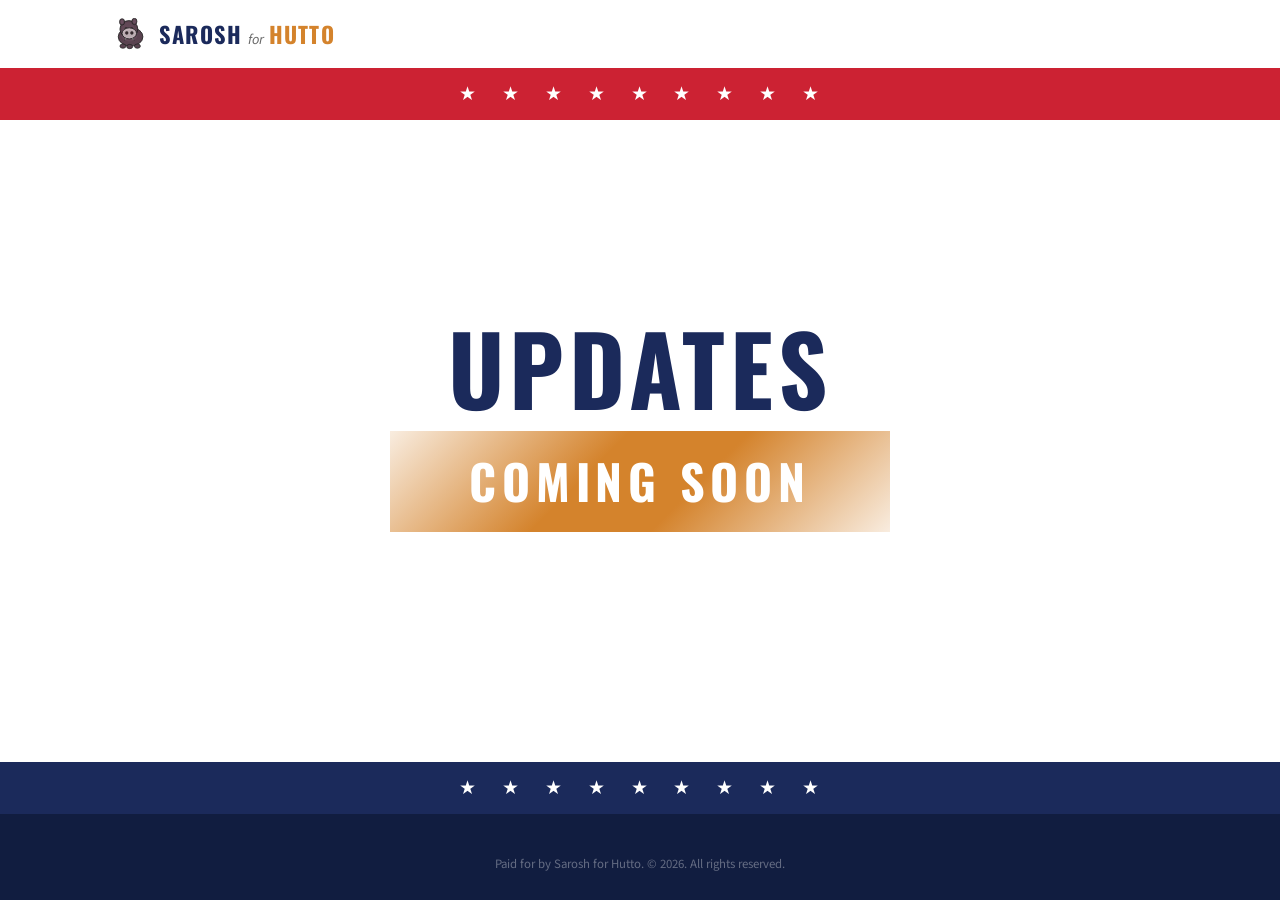
==== commit 711e96b0: "purge everything not necessary to function" ====
--- a/index.html
+++ b/index.html
@@ -4,9 +4,9 @@
   <meta charset="UTF-8">
   <meta name="viewport" content="width=device-width, initial-scale=1.0">
   <title>Sarosh Jafri for Hutto City Council</title>
-  <meta name="description" content="Sarosh Jafri is running for Hutto City Council. Affordable Today. Growing Strong for Tomorrow.">
+  <meta name="description" content="Sarosh Jafri for Hutto City Council. Updates coming soon.">
   <meta property="og:title" content="Sarosh Jafri for Hutto City Council">
-  <meta property="og:description" content="Affordable Today. Growing Strong for Tomorrow.">
+  <meta property="og:description" content="Updates coming soon.">
   <meta property="og:type" content="website">
   <meta property="og:url" content="https://saroshforhutto.com">
   <link rel="icon" type="image/svg+xml" href="favicon.svg">
@@ -14,11 +14,6 @@
   <link rel="preconnect" href="https://fonts.gstatic.com" crossorigin>
   <link href="https://fonts.googleapis.com/css2?family=Oswald:wght@400;500;600;700&family=Source+Sans+3:wght@400;600;700&display=swap" rel="stylesheet">
   <link rel="stylesheet" href="styles.css">
-  <style>
-    body { display: flex; flex-direction: column; min-height: 100vh; }
-    .hero { flex: 1 0 auto; }
-    .footer { flex-shrink: 0; }
-  </style>
 </head>
 <body>
   <!-- Navigation -->
@@ -65,7 +60,7 @@
   </nav>
 
   <!-- Hero Section -->
-  <header class="hero" id="hero" style="min-height: 55vh;">
+  <header class="hero" id="hero">
     <div class="hero-stars hero-stars-top">
       <span>&#9733;</span><span>&#9733;</span><span>&#9733;</span><span>&#9733;</span><span>&#9733;</span><span>&#9733;</span><span>&#9733;</span><span>&#9733;</span><span>&#9733;</span>
     </div>
--- a/styles.css
+++ b/styles.css
@@ -8,27 +8,17 @@
   --color-navy: #1b2a5b;
   --color-navy-dark: #111d40;
   --color-red: #cc2233;
-  --color-red-dark: #a81c2a;
   --color-orange: #d4832c;
-  --color-orange-light: #e89e4c;
-  --color-blue: #2b4a8e;
   --color-white: #ffffff;
-  --color-off-white: #fafafa;
-  --color-light-gray: #f4f4f4;
   --color-text: #1a1a1a;
-  --color-text-mid: #444444;
   --color-text-light: #666666;
-  --color-border: #ddd;
 
   --font-heading: 'Oswald', 'Impact', sans-serif;
   --font-body: 'Source Sans 3', 'Segoe UI', sans-serif;
 
-  --space-xs: 0.5rem;
   --space-sm: 1rem;
   --space-md: 1.5rem;
   --space-lg: 2.5rem;
-  --space-xl: 4rem;
-  --space-2xl: 6rem;
 
   --transition: 0.3s ease;
 }
@@ -42,7 +32,6 @@
 
 html {
   scroll-behavior: smooth;
-  scroll-padding-top: 72px;
 }
 
 body {
@@ -52,24 +41,17 @@
   font-size: 17px;
   background: var(--color-white);
   -webkit-font-smoothing: antialiased;
-}
-
-img {
-  max-width: 100%;
-  display: block;
+  display: flex;
+  flex-direction: column;
+  min-height: 100vh;
 }
 
 a {
   color: var(--color-orange);
   text-decoration: none;
-  transition: color var(--transition);
-}
-
-a:hover {
-  color: var(--color-orange-light);
-}
-
-h1, h2, h3, h4 {
+}
+
+h1 {
   font-family: var(--font-heading);
   line-height: 1.2;
   color: var(--color-navy);
@@ -81,82 +63,6 @@
   max-width: 1100px;
   margin: 0 auto;
   padding: 0 1.5rem;
-}
-
-.center {
-  text-align: center;
-}
-
-/* --- Title Underline Motif --- */
-.title-underline {
-  width: 60px;
-  height: 4px;
-  background: var(--color-red);
-  margin-bottom: var(--space-lg);
-}
-
-.title-underline.center-line {
-  margin-left: auto;
-  margin-right: auto;
-}
-
-/* --- Buttons --- */
-.btn {
-  display: inline-block;
-  font-family: var(--font-heading);
-  font-weight: 600;
-  font-size: 1rem;
-  padding: 0.85rem 2rem;
-  border: none;
-  cursor: pointer;
-  transition: all var(--transition);
-  text-align: center;
-  letter-spacing: 0.08em;
-  text-transform: uppercase;
-}
-
-.btn-primary {
-  background: var(--color-navy);
-  color: var(--color-white);
-}
-.btn-primary:hover {
-  background: var(--color-blue);
-  color: var(--color-white);
-}
-
-.btn-secondary {
-  background: var(--color-red);
-  color: var(--color-white);
-}
-.btn-secondary:hover {
-  background: var(--color-red-dark);
-  color: var(--color-white);
-}
-
-.btn-outline {
-  background: transparent;
-  color: var(--color-navy);
-  border: 2px solid var(--color-navy);
-}
-.btn-outline:hover {
-  background: var(--color-navy);
-  color: var(--color-white);
-}
-
-.btn-lg {
-  padding: 1rem 2.5rem;
-  font-size: 1.15rem;
-}
-
-.btn-nav {
-  padding: 0.5rem 1.5rem;
-  font-size: 0.85rem;
-  background: var(--color-red);
-  color: var(--color-white);
-}
-.btn-nav:hover {
-  background: var(--color-red-dark);
-  color: var(--color-white);
 }
 
 /* --- Navigation --- */
@@ -223,49 +129,10 @@
   letter-spacing: 0.05em;
 }
 
-.nav-links {
-  display: flex;
-  align-items: center;
-  gap: 1.75rem;
-  list-style: none;
-}
-
-.nav-links a {
-  color: var(--color-navy);
-  font-family: var(--font-heading);
-  font-weight: 500;
-  font-size: 0.9rem;
-  letter-spacing: 0.08em;
-  transition: color var(--transition);
-}
-
-.nav-links a:hover {
-  color: var(--color-orange);
-}
-
-.nav-toggle {
-  display: none;
-  flex-direction: column;
-  gap: 5px;
-  background: none;
-  border: none;
-  cursor: pointer;
-  padding: 0.5rem;
-}
-
-.nav-toggle span {
-  display: block;
-  width: 24px;
-  height: 2.5px;
-  background: var(--color-navy);
-  border-radius: 2px;
-  transition: all var(--transition);
-}
-
 /* --- Hero --- */
 .hero {
   position: relative;
-  min-height: 90vh;
+  flex: 1 0 auto;
   display: flex;
   flex-direction: column;
   align-items: center;
@@ -322,41 +189,6 @@
   line-height: 1;
 }
 
-.hero-last {
-  display: block;
-  font-family: var(--font-heading);
-  font-size: clamp(5rem, 14vw, 11rem);
-  font-weight: 700;
-  color: var(--color-red);
-  letter-spacing: 0.04em;
-  line-height: 0.9;
-  -webkit-text-stroke: 2px var(--color-navy);
-  text-shadow: 3px 3px 0 var(--color-navy);
-}
-
-.hero-divider {
-  margin: var(--space-sm) auto;
-  display: flex;
-  align-items: center;
-  justify-content: center;
-  gap: 1rem;
-}
-
-.hero-divider::before,
-.hero-divider::after {
-  content: '';
-  width: 120px;
-  height: 2px;
-  background: var(--color-orange);
-}
-
-.hero-for {
-  font-family: var(--font-body);
-  font-style: italic;
-  font-size: 1.8rem;
-  color: var(--color-text-light);
-}
-
 .hero-office-band {
   background: linear-gradient(135deg, rgba(212,131,44,0.15) 0%, var(--color-orange) 40%, var(--color-orange) 60%, rgba(212,131,44,0.15) 100%);
   padding: 0.6rem 2rem;
@@ -373,419 +205,15 @@
   margin: 0;
 }
 
-.hero-tagline {
-  font-family: var(--font-body);
-  font-size: 1.2rem;
-  font-style: italic;
-  color: var(--color-text-mid);
-  margin-bottom: var(--space-lg);
-}
-
-.hero-cta {
-  display: flex;
-  gap: 1rem;
-  justify-content: center;
-  flex-wrap: wrap;
-}
-
-/* --- Section Base --- */
-.section {
-  padding: var(--space-2xl) 0;
-}
-
-.section-title {
-  font-size: clamp(1.6rem, 4vw, 2.4rem);
-  font-weight: 700;
-  letter-spacing: 0.06em;
-  margin-bottom: var(--space-sm);
-}
-
-/* --- About Section --- */
-.about {
-  background: var(--color-white);
-  border-top: 4px solid var(--color-navy);
-}
-
-.about-container {
-  display: grid;
-  grid-template-columns: 1fr 1.4fr;
-  gap: var(--space-xl);
-  align-items: center;
-}
-
-.about-photo {
-  width: 100%;
-  aspect-ratio: 3/4;
-  object-fit: cover;
-  object-position: top center;
-  border: 4px solid var(--color-navy);
-}
-
-.about-lead {
-  font-size: 1.15rem;
-  font-weight: 600;
-  color: var(--color-navy);
-  margin-bottom: var(--space-md);
-  line-height: 1.6;
-}
-
-.about-content p {
-  margin-bottom: var(--space-sm);
-  color: var(--color-text-mid);
-}
-
-.about-content .btn-outline {
-  margin-top: var(--space-md);
-}
-
-/* --- Story / Chapters --- */
-.story {
-  background: var(--color-light-gray);
-}
-
-.story-chapters {
-  max-width: 760px;
-  margin: 0 auto;
-}
-
-.chapter {
-  padding: var(--space-lg) 0;
-}
-
-.chapter h3 {
-  font-size: 1.3rem;
-  font-weight: 600;
-  color: var(--color-navy);
-  letter-spacing: 0.08em;
-  margin-bottom: var(--space-sm);
-}
-
-.chapter-photo {
-  display: block;
-  width: 100%;
-  max-width: 480px;
-  border: 4px solid var(--color-navy);
-  margin: var(--space-md) auto 0;
-}
-
-.chapter p {
-  margin-bottom: var(--space-sm);
-  color: var(--color-text-mid);
-}
-
-.chapter p:last-child {
-  margin-bottom: 0;
-}
-
-.chapter-list {
-  list-style: disc;
-  padding-left: 1.5rem;
-  margin-top: var(--space-sm);
-  color: var(--color-text-mid);
-}
-
-.chapter-list li {
-  margin-bottom: var(--space-sm);
-  line-height: 1.7;
-}
-
-.chapter-divider {
-  text-align: center;
-  padding: var(--space-xs) 0;
-  color: var(--color-orange);
-  font-size: 0.9rem;
-  letter-spacing: 0.3em;
-}
-
-/* --- Priorities Section --- */
-.priorities {
-  background: var(--color-navy);
-  color: var(--color-white);
-}
-
-.priorities .section-title {
-  color: var(--color-white);
-}
-
-.priorities .title-underline {
-  background: var(--color-orange);
-}
-
-.priorities-intro {
-  text-align: center;
-  color: var(--color-white);
-  font-size: 1.15rem;
-  margin-bottom: var(--space-lg);
-  opacity: 0.9;
-}
-
-.priorities-list {
-  max-width: 800px;
-  margin: 0 auto;
-}
-
-.priority-item {
-  display: flex;
-  align-items: flex-start;
-  gap: var(--space-md);
-  padding: var(--space-lg) 0;
-  border-bottom: 1px solid rgba(255,255,255,0.12);
-}
-
-.priority-item:last-child {
-  border-bottom: none;
-}
-
-.priority-number {
-  font-family: var(--font-heading);
-  font-size: 2.5rem;
-  font-weight: 700;
-  color: var(--color-orange);
-  line-height: 1;
-  min-width: 60px;
-}
-
-.priority-content h3 {
-  font-size: 1.2rem;
-  font-weight: 600;
-  color: var(--color-white);
-  letter-spacing: 0.08em;
-  margin-bottom: var(--space-xs);
-}
-
-.priority-content p {
-  color: rgba(255,255,255,0.7);
-  line-height: 1.65;
-  font-size: 1rem;
-}
-
-/* --- Values Banner --- */
-.values-banner {
-  background: var(--color-white);
-  padding: var(--space-xl) 0;
-  text-align: center;
-  border-top: 4px solid var(--color-red);
-  border-bottom: 4px solid var(--color-red);
-}
-
-.values-banner h2 {
-  font-size: clamp(1.4rem, 3vw, 2rem);
-  color: var(--color-navy);
-  margin-bottom: var(--space-md);
-  letter-spacing: 0.06em;
-}
-
-.values-banner p {
-  max-width: 700px;
-  margin: 0 auto;
-  font-size: 1.05rem;
-  color: var(--color-text-mid);
-  line-height: 1.7;
-}
-
-.values-closing {
-  margin-top: var(--space-md) !important;
-  color: var(--color-orange) !important;
-  font-weight: 700;
-  font-size: 1.15rem !important;
-  font-style: italic;
-}
-
-/* --- Get Involved --- */
-.involved {
-  background: var(--color-light-gray);
-}
-
-.involved-container {
-  max-width: 700px;
-  text-align: center;
-}
-
-.involved-subtitle {
-  font-size: 1.1rem;
-  color: var(--color-text-mid);
-  margin-bottom: var(--space-lg);
-}
-
-.signup-form {
-  display: flex;
-  flex-direction: column;
-  gap: var(--space-sm);
-  align-items: center;
-}
-
-.form-row {
-  display: flex;
-  gap: var(--space-sm);
-  width: 100%;
-}
-
-.signup-form input {
-  flex: 1;
-  padding: 0.85rem 1rem;
-  border: 2px solid var(--color-border);
-  font-family: var(--font-body);
-  font-size: 1rem;
-  background: var(--color-white);
-  transition: border-color var(--transition);
-}
-
-.signup-form input:focus {
-  outline: none;
-  border-color: var(--color-navy);
-}
-
-.signup-form .btn {
-  margin-top: var(--space-xs);
-  min-width: 200px;
-}
-
-.form-success {
-  text-align: center;
-  padding: var(--space-lg) 0;
-}
-
-.form-success h3 {
-  font-size: 1.5rem;
-  color: var(--color-navy);
-  margin-bottom: var(--space-xs);
-}
-
-.form-success p {
-  color: var(--color-text-mid);
-}
-
-.form-disclaimer {
-  font-size: 0.8rem;
-  color: var(--color-text-light);
-  margin-top: var(--space-sm);
-}
-
-/* --- Donate Section --- */
-.donate {
-  background: var(--color-white);
-}
-
-.donate-container {
-  max-width: 640px;
-  text-align: center;
-}
-
-.donate-text {
-  color: var(--color-text-mid);
-  font-size: 1.05rem;
-  margin-bottom: var(--space-lg);
-}
-
-.donate-amounts {
-  display: flex;
-  gap: 0.75rem;
-  justify-content: center;
-  flex-wrap: wrap;
-  margin-bottom: var(--space-lg);
-}
-
-.donate-amount {
-  padding: 0.85rem 1.5rem;
-  border: 2px solid var(--color-border);
-  background: var(--color-white);
-  font-family: var(--font-heading);
-  font-weight: 600;
-  font-size: 1.1rem;
-  color: var(--color-navy);
-  cursor: pointer;
-  transition: all var(--transition);
-  min-width: 80px;
-  letter-spacing: 0.02em;
-}
-
-.donate-amount:hover {
-  border-color: var(--color-red);
-  color: var(--color-red);
-}
-
-.donate-amount.active {
-  background: var(--color-red);
-  border-color: var(--color-red);
-  color: var(--color-white);
-}
-
-.donate-btn {
-  margin-bottom: var(--space-md);
-}
-
-.donate-disclaimer {
-  font-size: 0.8rem;
-  color: var(--color-text-light);
-}
-
 /* --- Footer --- */
 .footer {
   background: var(--color-navy-dark);
   color: rgba(255,255,255,0.7);
   padding: var(--space-lg) 0 var(--space-md);
-}
-
-.footer-content {
-  display: flex;
-  align-items: center;
-  justify-content: space-between;
-  flex-wrap: wrap;
-  gap: var(--space-md);
-  padding-bottom: var(--space-md);
-  border-bottom: 1px solid rgba(255,255,255,0.1);
-}
-
-.footer-name {
-  font-family: var(--font-heading);
-  font-weight: 700;
-  font-size: 1.3rem;
-  color: var(--color-white);
-  letter-spacing: 0.05em;
-  display: block;
-}
-
-.footer-for {
-  font-size: 0.85rem;
-  color: rgba(255,255,255,0.5);
-  display: block;
-}
-
-.footer-links {
-  display: flex;
-  gap: 1.5rem;
-  flex-wrap: wrap;
-}
-
-.footer-links a {
-  color: rgba(255,255,255,0.6);
-  font-size: 0.9rem;
-  font-family: var(--font-heading);
-  letter-spacing: 0.05em;
-}
-
-.footer-links a:hover {
-  color: var(--color-orange);
-}
-
-.footer-contact {
-  text-align: right;
-}
-
-.footer-contact a {
-  color: var(--color-orange);
-  display: block;
-  font-size: 0.9rem;
-}
-
-.footer-contact span {
-  display: block;
-  font-size: 0.85rem;
-  color: rgba(255,255,255,0.4);
+  flex-shrink: 0;
 }
 
 .footer-bottom {
-  padding-top: var(--space-md);
   text-align: center;
   font-size: 0.8rem;
   color: rgba(255,255,255,0.35);
@@ -796,128 +224,14 @@
    ============================================ */
 
 @media (max-width: 768px) {
-  .nav-toggle {
-    display: flex;
-  }
-
-  .nav-links {
-    display: none;
-    position: absolute;
-    top: 68px;
-    left: 0;
-    right: 0;
-    background: var(--color-white);
-    flex-direction: column;
-    padding: var(--space-md);
-    gap: 0;
-    border-top: 2px solid var(--color-red);
-    box-shadow: 0 8px 24px rgba(0,0,0,0.1);
-  }
-
-  .nav-links.open {
-    display: flex;
-  }
-
-  .nav-links li {
-    padding: 0.75rem 0;
-  }
-
-  .nav-links .btn-nav {
-    display: inline-block;
-    margin-top: var(--space-xs);
-    text-align: center;
-  }
-
-  .hero {
-    min-height: auto;
-    padding: 110px 1.5rem 60px;
-  }
-
   .hero-stars {
     gap: 0.8rem;
     font-size: 1rem;
   }
-
-  .hero-divider::before,
-  .hero-divider::after {
-    width: 60px;
-  }
-
-  .about-container {
-    grid-template-columns: 1fr;
-    gap: var(--space-lg);
-  }
-
-  .about-image-placeholder {
-    aspect-ratio: 16/9;
-    max-height: 280px;
-  }
-
-  .priority-item {
-    flex-direction: column;
-    gap: var(--space-sm);
-  }
-
-  .form-row {
-    flex-direction: column;
-  }
-
-  .footer-content {
-    flex-direction: column;
-    text-align: center;
-  }
-
-  .footer-contact {
-    text-align: center;
-  }
-
-  .footer-links {
-    justify-content: center;
-  }
 }
 
 @media (max-width: 480px) {
   body {
     font-size: 16px;
   }
-
-  .section {
-    padding: var(--space-xl) 0;
-  }
-
-  .hero-cta {
-    flex-direction: column;
-    align-items: center;
-  }
-
-  .hero-cta .btn {
-    width: 100%;
-    max-width: 280px;
-  }
-
-  .donate-amounts {
-    gap: 0.5rem;
-  }
-
-  .donate-amount {
-    min-width: 70px;
-    padding: 0.7rem 1rem;
-    font-size: 1rem;
-  }
-}
-
-/* --- Scroll Animations --- */
-@media (prefers-reduced-motion: no-preference) {
-  .priority-item,
-  .chapter {
-    opacity: 0;
-    transform: translateY(20px);
-    transition: opacity 0.6s ease, transform 0.6s ease;
-  }
-
-  .priority-item.visible,
-  .chapter.visible {
-    opacity: 1;
-    transform: translateY(0);
-  }
-}
+}
